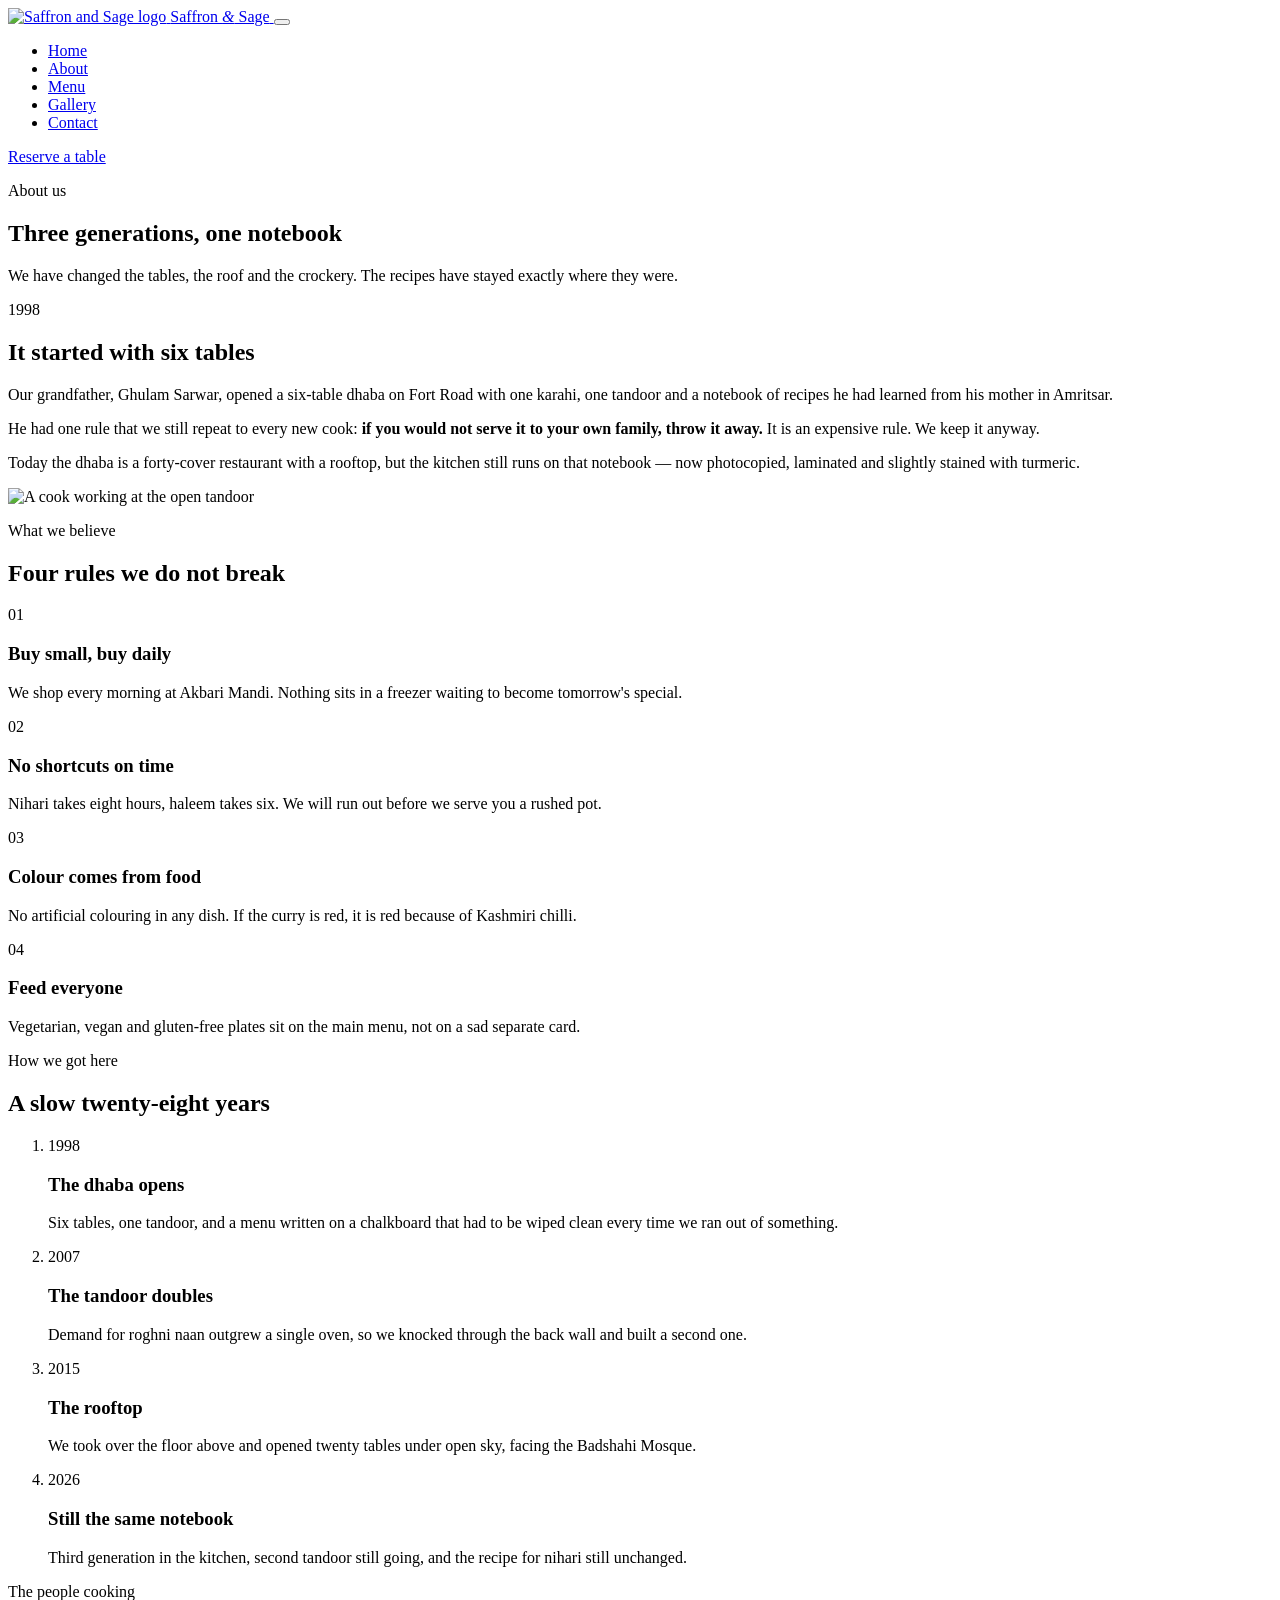
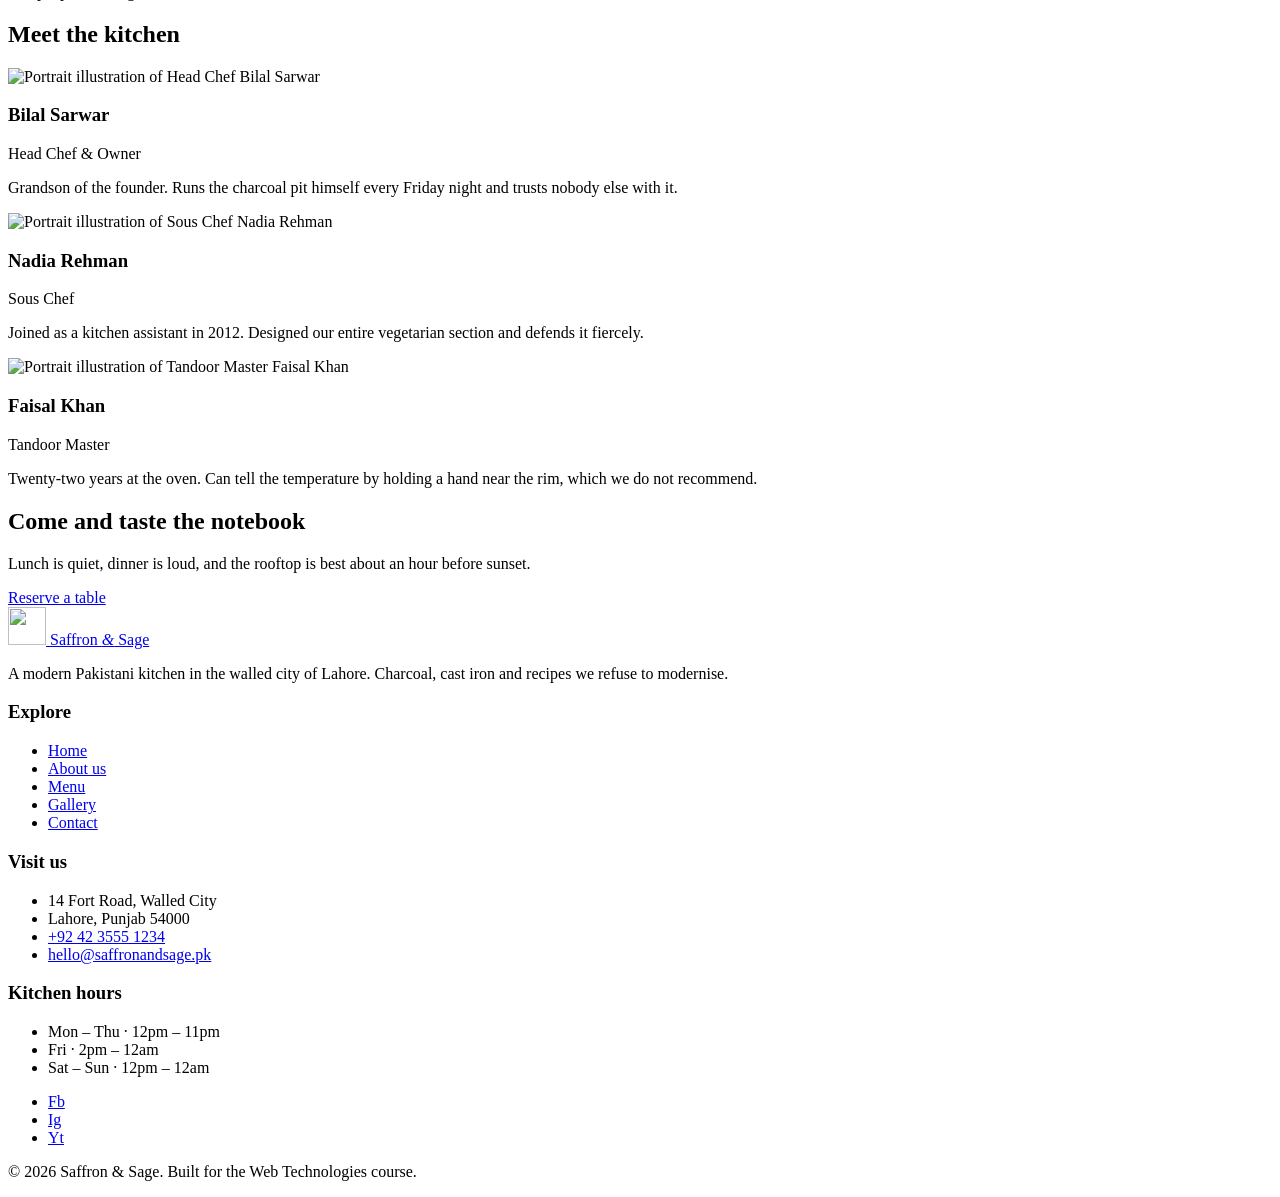
==== about.html @ a30a3b03 "feat(pages): add about page story/team and full menu page markup" ====
<!DOCTYPE html>
<html lang="en">
<head>
  <meta charset="UTF-8">
  <meta name="viewport" content="width=device-width, initial-scale=1.0">
  <title>About Us | Saffron &amp; Sage</title>
  <meta name="description" content="The story behind Saffron &amp; Sage — three generations of cooks, one hand-written recipe notebook and a rooftop in the walled city of Lahore.">
  <link rel="icon" href="images/logo.svg" type="image/svg+xml">
  <link rel="stylesheet" href="css/style.css">
</head>
<body>

  <!-- ============ SITE HEADER ============ -->
  <header class="site-header" id="siteHeader">
    <div class="container header-inner">

      <a class="logo" href="index.html">
        <img src="images/logo.svg" alt="Saffron and Sage logo" width="42" height="42">
        <span class="logo-text">Saffron <em>&amp;</em> Sage</span>
      </a>

      <button class="nav-toggle" id="navToggle" aria-label="Open menu" aria-expanded="false" aria-controls="primaryNav">
        <span class="nav-toggle-bar"></span>
        <span class="nav-toggle-bar"></span>
        <span class="nav-toggle-bar"></span>
      </button>

      <nav class="main-nav" id="primaryNav" aria-label="Main navigation">
        <ul class="nav-list">
          <li><a href="index.html" class="nav-link">Home</a></li>
          <li><a href="about.html" class="nav-link is-active">About</a></li>
          <li><a href="menu.html" class="nav-link">Menu</a></li>
          <li><a href="gallery.html" class="nav-link">Gallery</a></li>
          <li><a href="contact.html" class="nav-link">Contact</a></li>
        </ul>
        <a href="contact.html" class="btn btn-primary btn-sm nav-cta">Reserve a table</a>
      </nav>

    </div>
  </header>

  <main>

    <!-- ============ PAGE BANNER ============ -->
    <section class="page-hero">
      <div class="container">
        <p class="eyebrow">About us</p>
        <h1 class="page-title">Three generations, one notebook</h1>
        <p class="page-subtitle">We have changed the tables, the roof and the crockery. The recipes have stayed exactly where they were.</p>
      </div>
    </section>

    <!-- ============ STORY ============ -->
    <section class="section">
      <div class="container split">

        <div class="split-body">
          <p class="eyebrow">1998</p>
          <h2 class="section-title">It started with six tables</h2>
          <p>Our grandfather, Ghulam Sarwar, opened a six-table dhaba on Fort Road with one karahi, one tandoor and a notebook of recipes he had learned from his mother in Amritsar.</p>
          <p>He had one rule that we still repeat to every new cook: <strong>if you would not serve it to your own family, throw it away.</strong> It is an expensive rule. We keep it anyway.</p>
          <p>Today the dhaba is a forty-cover restaurant with a rooftop, but the kitchen still runs on that notebook — now photocopied, laminated and slightly stained with turmeric.</p>
        </div>

        <div class="split-media">
          <img src="images/about-story.svg" alt="A cook working at the open tandoor">
        </div>

      </div>
    </section>

    <!-- ============ VALUES ============ -->
    <section class="section section-alt">
      <div class="container">

        <header class="section-head">
          <p class="eyebrow">What we believe</p>
          <h2 class="section-title">Four rules we do not break</h2>
        </header>

        <div class="grid grid-4">

          <article class="card value-card">
            <span class="value-number">01</span>
            <h3 class="card-title">Buy small, buy daily</h3>
            <p>We shop every morning at Akbari Mandi. Nothing sits in a freezer waiting to become tomorrow's special.</p>
          </article>

          <article class="card value-card">
            <span class="value-number">02</span>
            <h3 class="card-title">No shortcuts on time</h3>
            <p>Nihari takes eight hours, haleem takes six. We will run out before we serve you a rushed pot.</p>
          </article>

          <article class="card value-card">
            <span class="value-number">03</span>
            <h3 class="card-title">Colour comes from food</h3>
            <p>No artificial colouring in any dish. If the curry is red, it is red because of Kashmiri chilli.</p>
          </article>

          <article class="card value-card">
            <span class="value-number">04</span>
            <h3 class="card-title">Feed everyone</h3>
            <p>Vegetarian, vegan and gluten-free plates sit on the main menu, not on a sad separate card.</p>
          </article>

        </div>
      </div>
    </section>

    <!-- ============ TIMELINE ============ -->
    <section class="section">
      <div class="container narrow">

        <header class="section-head">
          <p class="eyebrow">How we got here</p>
          <h2 class="section-title">A slow twenty-eight years</h2>
        </header>

        <ol class="timeline">
          <li class="timeline-item">
            <span class="timeline-year">1998</span>
            <div class="timeline-body">
              <h3>The dhaba opens</h3>
              <p>Six tables, one tandoor, and a menu written on a chalkboard that had to be wiped clean every time we ran out of something.</p>
            </div>
          </li>
          <li class="timeline-item">
            <span class="timeline-year">2007</span>
            <div class="timeline-body">
              <h3>The tandoor doubles</h3>
              <p>Demand for roghni naan outgrew a single oven, so we knocked through the back wall and built a second one.</p>
            </div>
          </li>
          <li class="timeline-item">
            <span class="timeline-year">2015</span>
            <div class="timeline-body">
              <h3>The rooftop</h3>
              <p>We took over the floor above and opened twenty tables under open sky, facing the Badshahi Mosque.</p>
            </div>
          </li>
          <li class="timeline-item">
            <span class="timeline-year">2026</span>
            <div class="timeline-body">
              <h3>Still the same notebook</h3>
              <p>Third generation in the kitchen, second tandoor still going, and the recipe for nihari still unchanged.</p>
            </div>
          </li>
        </ol>

      </div>
    </section>

    <!-- ============ TEAM ============ -->
    <section class="section section-alt">
      <div class="container">

        <header class="section-head">
          <p class="eyebrow">The people cooking</p>
          <h2 class="section-title">Meet the kitchen</h2>
        </header>

        <div class="grid grid-3">

          <article class="card team-card">
            <img src="images/chef-1.svg" alt="Portrait illustration of Head Chef Bilal Sarwar" class="team-image">
            <div class="team-body">
              <h3 class="card-title">Bilal Sarwar</h3>
              <p class="team-role">Head Chef &amp; Owner</p>
              <p>Grandson of the founder. Runs the charcoal pit himself every Friday night and trusts nobody else with it.</p>
            </div>
          </article>

          <article class="card team-card">
            <img src="images/chef-2.svg" alt="Portrait illustration of Sous Chef Nadia Rehman" class="team-image">
            <div class="team-body">
              <h3 class="card-title">Nadia Rehman</h3>
              <p class="team-role">Sous Chef</p>
              <p>Joined as a kitchen assistant in 2012. Designed our entire vegetarian section and defends it fiercely.</p>
            </div>
          </article>

          <article class="card team-card">
            <img src="images/chef-3.svg" alt="Portrait illustration of Tandoor Master Faisal Khan" class="team-image">
            <div class="team-body">
              <h3 class="card-title">Faisal Khan</h3>
              <p class="team-role">Tandoor Master</p>
              <p>Twenty-two years at the oven. Can tell the temperature by holding a hand near the rim, which we do not recommend.</p>
            </div>
          </article>

        </div>
      </div>
    </section>

    <!-- ============ CALL TO ACTION ============ -->
    <section class="cta-band">
      <div class="container cta-inner">
        <div>
          <h2 class="cta-title">Come and taste the notebook</h2>
          <p>Lunch is quiet, dinner is loud, and the rooftop is best about an hour before sunset.</p>
        </div>
        <a href="contact.html" class="btn btn-primary btn-lg">Reserve a table</a>
      </div>
    </section>

  </main>

  <!-- ============ SITE FOOTER ============ -->
  <footer class="site-footer">
    <div class="container footer-grid">

      <div class="footer-col">
        <a class="logo logo-footer" href="index.html">
          <img src="images/logo.svg" alt="" width="38" height="38">
          <span class="logo-text">Saffron <em>&amp;</em> Sage</span>
        </a>
        <p class="footer-about">A modern Pakistani kitchen in the walled city of Lahore. Charcoal, cast iron and recipes we refuse to modernise.</p>
      </div>

      <div class="footer-col">
        <h3 class="footer-title">Explore</h3>
        <ul class="footer-list">
          <li><a href="index.html">Home</a></li>
          <li><a href="about.html">About us</a></li>
          <li><a href="menu.html">Menu</a></li>
          <li><a href="gallery.html">Gallery</a></li>
          <li><a href="contact.html">Contact</a></li>
        </ul>
      </div>

      <div class="footer-col">
        <h3 class="footer-title">Visit us</h3>
        <ul class="footer-list">
          <li>14 Fort Road, Walled City</li>
          <li>Lahore, Punjab 54000</li>
          <li><a href="tel:+924235551234">+92 42 3555 1234</a></li>
          <li><a href="mailto:hello@saffronandsage.pk">hello@saffronandsage.pk</a></li>
        </ul>
      </div>

      <div class="footer-col">
        <h3 class="footer-title">Kitchen hours</h3>
        <ul class="footer-list">
          <li>Mon &ndash; Thu &middot; 12pm &ndash; 11pm</li>
          <li>Fri &middot; 2pm &ndash; 12am</li>
          <li>Sat &ndash; Sun &middot; 12pm &ndash; 12am</li>
        </ul>
        <ul class="social-list">
          <li><a href="#" aria-label="Facebook">Fb</a></li>
          <li><a href="#" aria-label="Instagram">Ig</a></li>
          <li><a href="#" aria-label="YouTube">Yt</a></li>
        </ul>
      </div>

    </div>

    <div class="footer-bottom">
      <div class="container">
        <p>&copy; <span id="year">2026</span> Saffron &amp; Sage. Built for the Web Technologies course.</p>
      </div>
    </div>
  </footer>

</body>
</html>
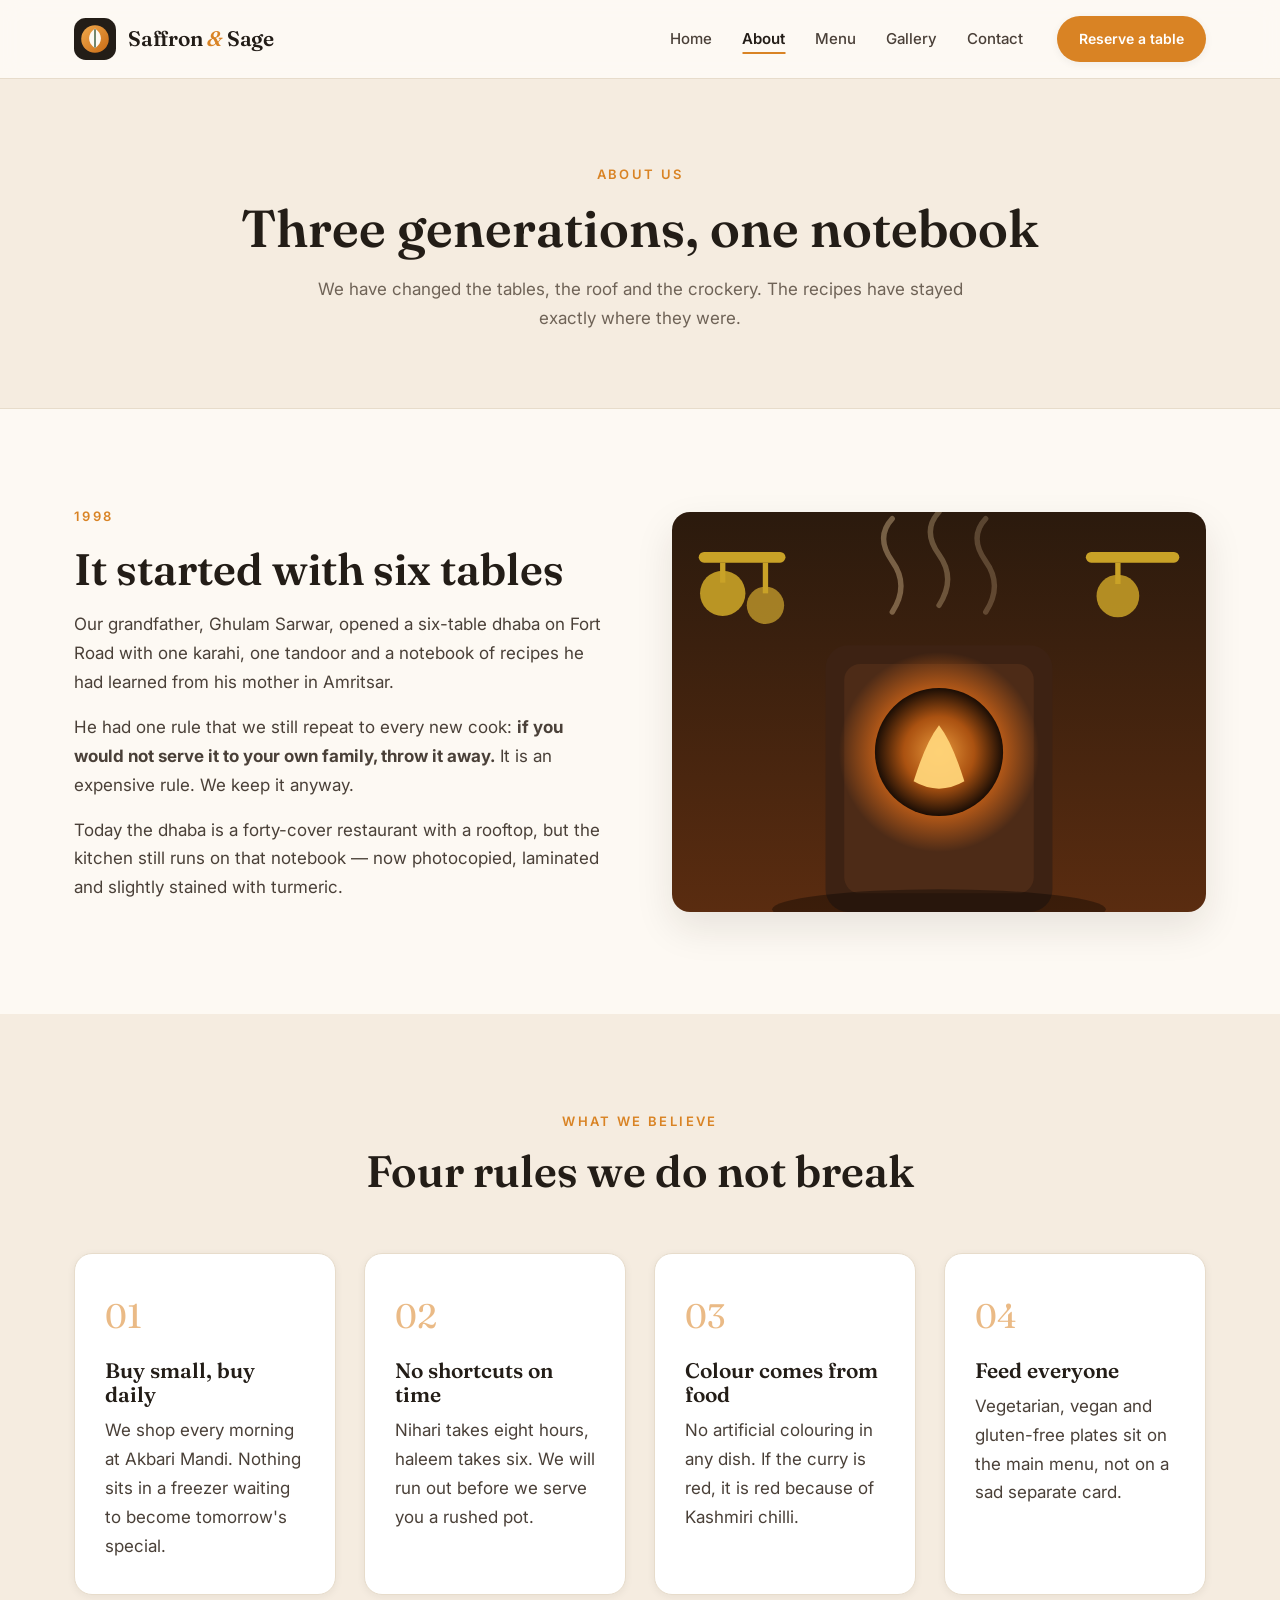
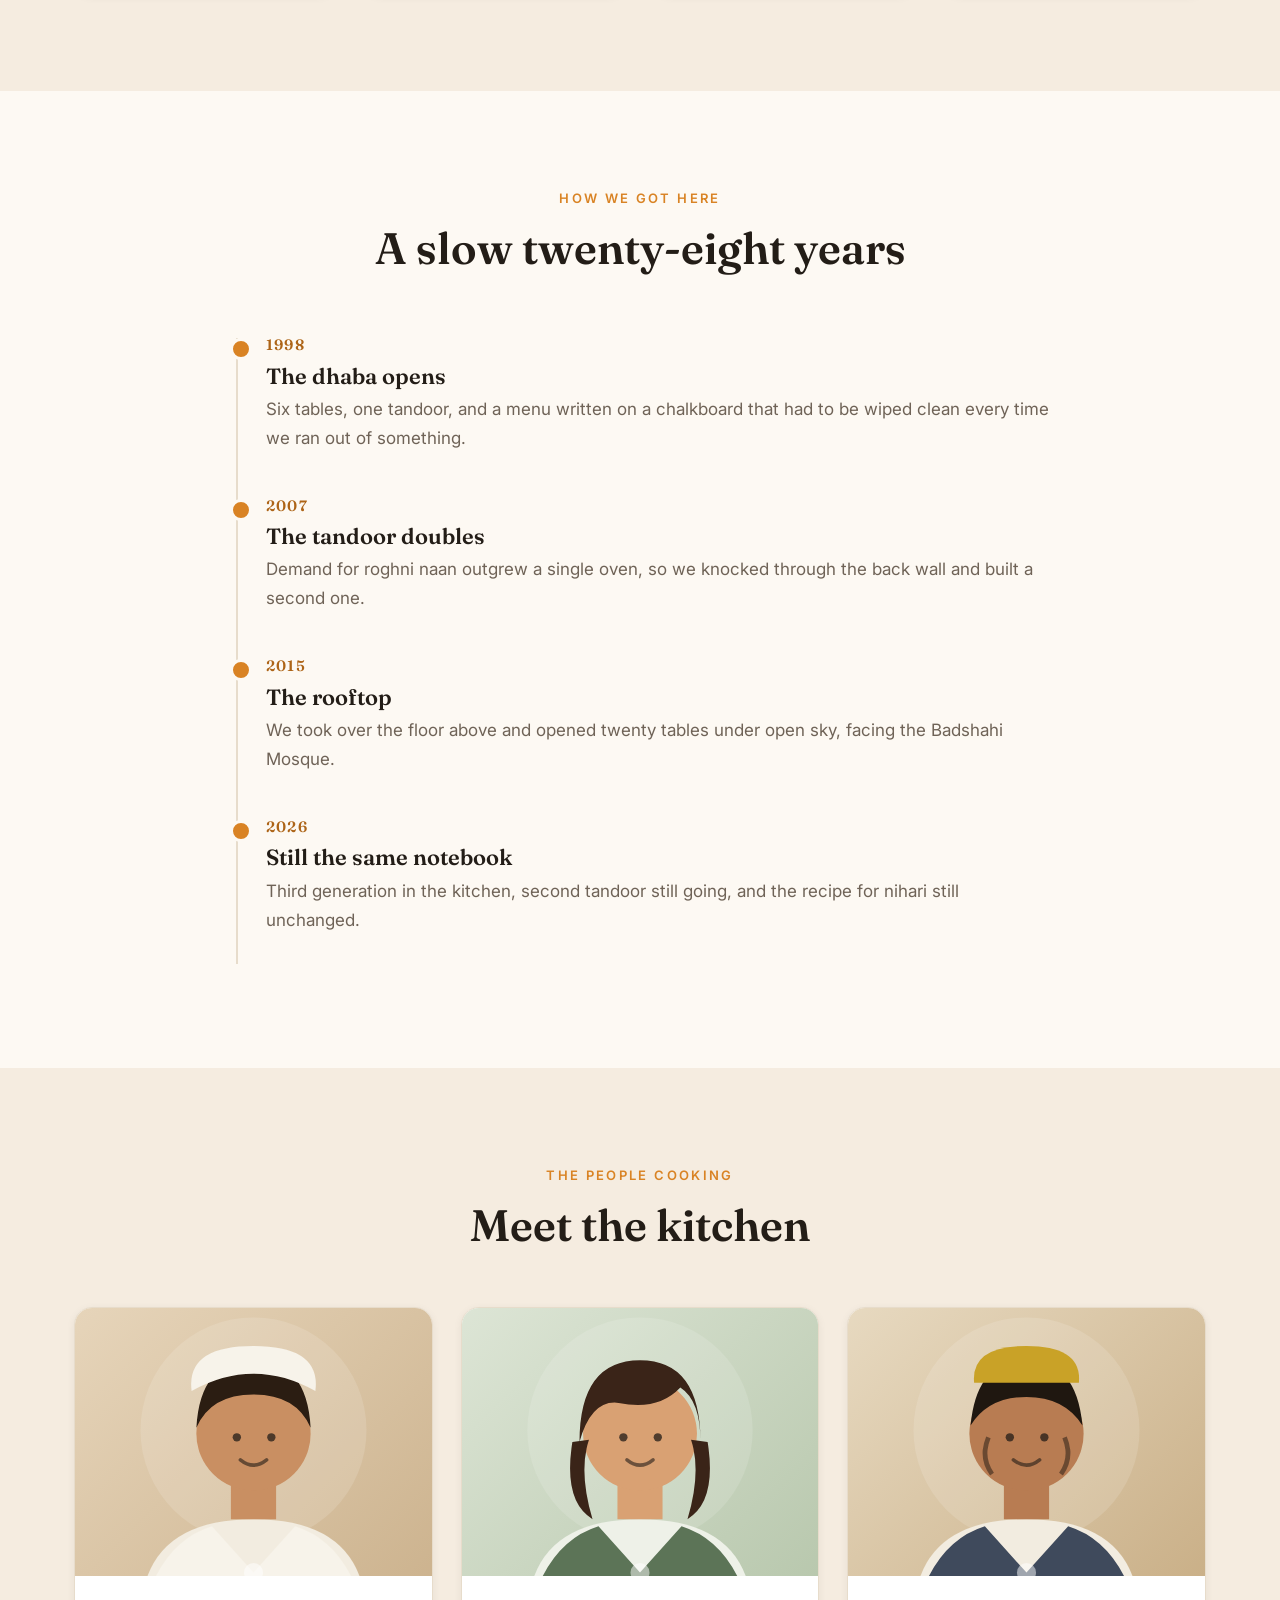
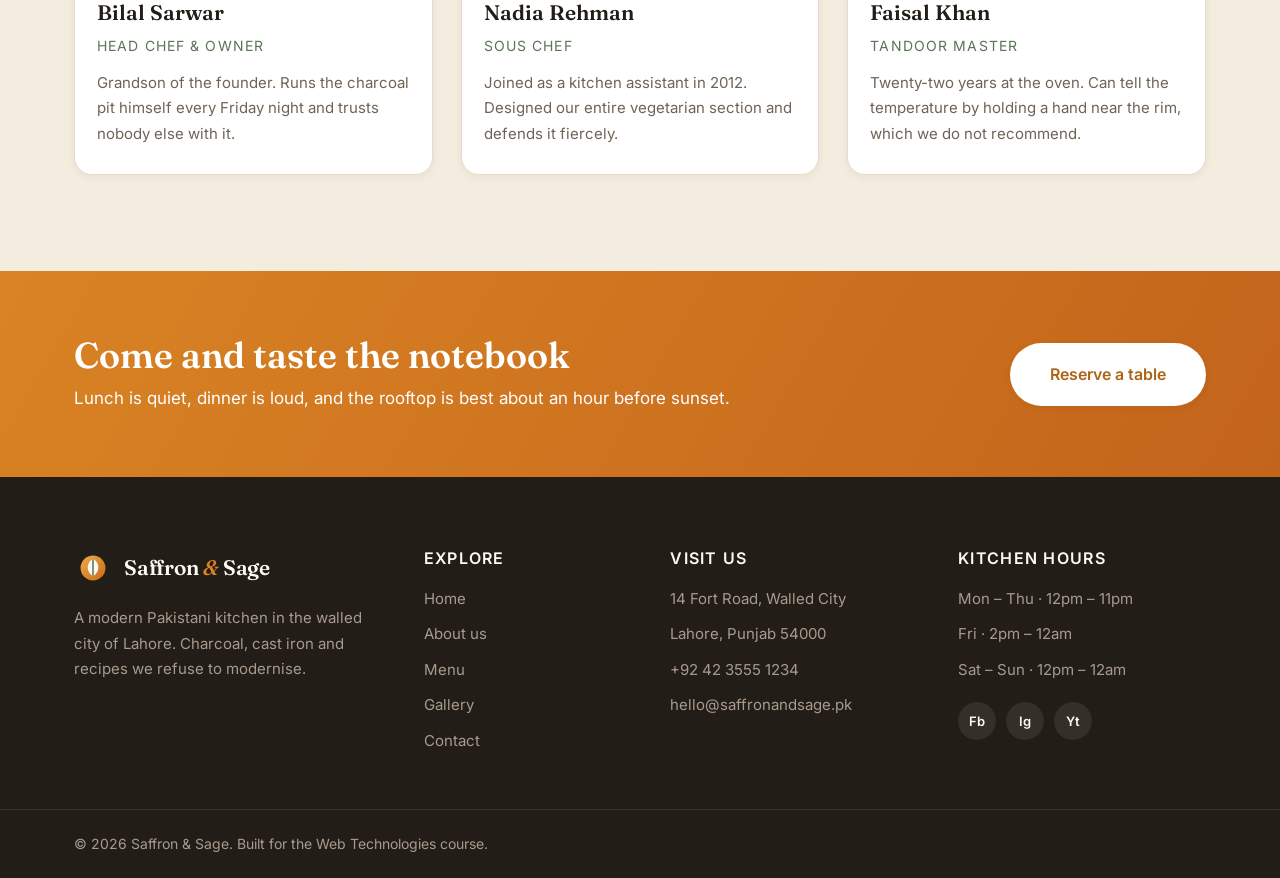
==== commit 11daa08c: "feat(pages): wire main.js and back-to-top button into every page" ====
--- a/about.html
+++ b/about.html
@@ -262,5 +262,11 @@
     </div>
   </footer>
 
+  <!-- Back-to-top button, shown by JavaScript after scrolling -->
+  <button class="back-to-top" id="backToTop" type="button" aria-label="Back to top">&#8593;</button>
+
+  <!-- Scripts are at the end of the body so the HTML above already exists -->
+  <script src="js/main.js"></script>
+
 </body>
 </html>
--- a/css/style.css
+++ b/css/style.css
@@ -0,0 +1,1720 @@
+/* =============================================================
+   SAFFRON & SAGE — main stylesheet
+   Sections:
+     1.  Fonts and design tokens (CSS variables)
+     2.  Reset and base elements
+     3.  Layout helpers (container, section, grid)
+     4.  Buttons
+     5.  Site header and navigation
+     6.  Hero and page banners
+     7.  Cards, split sections, lists, timeline
+     8.  Testimonials and call-to-action band
+     9.  Menu page (filters, dish grid, order panel)
+     10. Tables
+     11. Gallery grid and lightbox
+     12. Forms
+     13. Accordion (FAQ)
+     14. Footer
+     15. Utilities and animations
+     16. Responsive breakpoints
+   ============================================================= */
+
+@import url('https://fonts.googleapis.com/css2?family=Fraunces:ital,opsz,wght@0,9..144,400;0,9..144,600;0,9..144,700;1,9..144,600&family=Inter:wght@400;500;600;700&display=swap');
+
+/* ---------- 1. DESIGN TOKENS ---------- */
+:root {
+  /* colour palette */
+  --cream: #fdf9f3;
+  --sand: #f5ece0;
+  --ink: #231d17;
+  --ink-soft: #4a4038;
+  --muted: #6f6357;
+  --line: #e7dccb;
+  --saffron: #d98324;
+  --saffron-dark: #ad6417;
+  --sage: #5c7457;
+  --white: #ffffff;
+
+  /* typography */
+  --font-display: 'Fraunces', Georgia, 'Times New Roman', serif;
+  --font-body: 'Inter', -apple-system, 'Segoe UI', Roboto, Arial, sans-serif;
+
+  /* spacing and shape */
+  --radius-sm: 10px;
+  --radius: 18px;
+  --radius-pill: 999px;
+  --container: 1180px;
+  --section-space: 96px;
+
+  /* depth */
+  --shadow-sm: 0 2px 8px rgba(35, 29, 23, 0.06);
+  --shadow-md: 0 16px 38px rgba(35, 29, 23, 0.10);
+  --shadow-lg: 0 28px 60px rgba(35, 29, 23, 0.18);
+}
+
+/* ---------- 2. RESET AND BASE ---------- */
+* {
+  margin: 0;
+  padding: 0;
+  box-sizing: border-box; /* padding and border stay inside the declared width */
+}
+
+html {
+  scroll-behavior: smooth;
+}
+
+body {
+  font-family: var(--font-body);
+  font-size: 17px;
+  line-height: 1.7;
+  color: var(--ink-soft);
+  background-color: var(--cream);
+  -webkit-font-smoothing: antialiased;
+}
+
+img {
+  display: block;
+  max-width: 100%;
+  height: auto;
+}
+
+h1, h2, h3 {
+  font-family: var(--font-display);
+  color: var(--ink);
+  line-height: 1.15;
+  font-weight: 600;
+}
+
+h1 em, h2 em {
+  font-style: italic;
+  color: var(--saffron);
+}
+
+a {
+  color: var(--saffron-dark);
+  text-decoration: none;
+  transition: color 0.2s ease;
+}
+
+a:hover {
+  color: var(--ink);
+}
+
+ul {
+  list-style: none;
+}
+
+button,
+input,
+select,
+textarea {
+  font: inherit;
+  color: inherit;
+}
+
+/* a clear focus ring for keyboard users */
+a:focus-visible,
+button:focus-visible,
+input:focus-visible,
+select:focus-visible,
+textarea:focus-visible {
+  outline: 3px solid var(--saffron);
+  outline-offset: 3px;
+}
+
+/* ---------- 3. LAYOUT HELPERS ---------- */
+.container {
+  width: 100%;
+  max-width: var(--container);
+  margin-inline: auto;   /* centres the block horizontally */
+  padding-inline: 24px;
+}
+
+.container.narrow {
+  max-width: 880px;
+}
+
+.section {
+  padding-block: var(--section-space);
+}
+
+.section-alt {
+  background-color: var(--sand);
+}
+
+.section-dark {
+  background-color: var(--ink);
+  color: #cfc4b6;
+}
+
+.section-dark h2,
+.section-dark h3 {
+  color: var(--cream);
+}
+
+.section-head {
+  max-width: 640px;
+  margin: 0 auto 56px;
+  text-align: center;
+}
+
+.section-head-left {
+  margin-inline: 0;
+  text-align: left;
+}
+
+.eyebrow {
+  font-size: 13px;
+  font-weight: 600;
+  letter-spacing: 0.18em;
+  text-transform: uppercase;
+  color: var(--saffron);
+  margin-bottom: 14px;
+}
+
+.section-title {
+  font-size: clamp(30px, 4vw, 44px); /* min, preferred, max — scales with the viewport */
+  margin-bottom: 16px;
+}
+
+.section-subtitle {
+  color: var(--muted);
+}
+
+.section-footer-link {
+  margin-top: 48px;
+  text-align: center;
+}
+
+/* CSS Grid is used for all the card rows */
+.grid {
+  display: grid;
+  gap: 28px;
+}
+
+.grid-3 { grid-template-columns: repeat(3, 1fr); }
+.grid-4 { grid-template-columns: repeat(4, 1fr); }
+
+/* ---------- 4. BUTTONS ---------- */
+.btn {
+  display: inline-flex;
+  align-items: center;
+  justify-content: center;
+  gap: 8px;
+  padding: 13px 28px;
+  border: 2px solid transparent;
+  border-radius: var(--radius-pill);
+  font-size: 15px;
+  font-weight: 600;
+  cursor: pointer;
+  text-align: center;
+  transition: transform 0.2s ease, background-color 0.2s ease, color 0.2s ease, box-shadow 0.2s ease;
+}
+
+.btn:hover {
+  transform: translateY(-2px);
+}
+
+.btn-primary {
+  background-color: var(--saffron);
+  color: var(--white);
+  box-shadow: var(--shadow-sm);
+}
+
+.btn-primary:hover {
+  background-color: var(--saffron-dark);
+  color: var(--white);
+  box-shadow: var(--shadow-md);
+}
+
+.btn-outline {
+  background-color: transparent;
+  border-color: var(--saffron);
+  color: var(--saffron-dark);
+}
+
+.btn-outline:hover {
+  background-color: var(--saffron);
+  color: var(--white);
+}
+
+.btn-ghost {
+  background-color: rgba(255, 255, 255, 0.14);
+  border-color: rgba(255, 255, 255, 0.55);
+  color: var(--white);
+  backdrop-filter: blur(4px);
+}
+
+.btn-ghost:hover {
+  background-color: var(--white);
+  color: var(--ink);
+}
+
+.btn-sm { padding: 9px 20px; font-size: 14px; }
+.btn-lg { padding: 16px 38px; font-size: 16px; }
+.btn-block { display: flex; width: 100%; margin-top: 10px; }
+
+/* ---------- 5. SITE HEADER AND NAVIGATION ---------- */
+.site-header {
+  position: sticky;  /* stays pinned to the top while the page scrolls */
+  top: 0;
+  z-index: 50;
+  background-color: rgba(253, 249, 243, 0.92);
+  backdrop-filter: blur(10px);
+  border-bottom: 1px solid var(--line);
+  transition: box-shadow 0.25s ease, padding 0.25s ease;
+}
+
+/* JavaScript adds this class once the page is scrolled down */
+.site-header.is-scrolled {
+  box-shadow: var(--shadow-sm);
+}
+
+.header-inner {
+  display: flex;
+  align-items: center;
+  justify-content: space-between;
+  gap: 24px;
+  padding-block: 16px;
+}
+
+.logo {
+  display: inline-flex;
+  align-items: center;
+  gap: 12px;
+  color: var(--ink);
+}
+
+.logo-text {
+  font-family: var(--font-display);
+  font-size: 21px;
+  font-weight: 600;
+  letter-spacing: -0.01em;
+}
+
+.logo-text em {
+  font-style: italic;
+  color: var(--saffron);
+}
+
+.main-nav {
+  display: flex;
+  align-items: center;
+  gap: 34px;
+}
+
+.nav-list {
+  display: flex;
+  align-items: center;
+  gap: 30px;
+}
+
+.nav-link {
+  position: relative;
+  color: var(--ink-soft);
+  font-size: 15px;
+  font-weight: 500;
+  padding-block: 6px;
+}
+
+/* an underline that grows out from the middle on hover */
+.nav-link::after {
+  content: '';
+  position: absolute;
+  left: 50%;
+  bottom: 0;
+  width: 0;
+  height: 2px;
+  background-color: var(--saffron);
+  transform: translateX(-50%);
+  transition: width 0.25s ease;
+}
+
+.nav-link:hover::after,
+.nav-link.is-active::after {
+  width: 100%;
+}
+
+.nav-link.is-active {
+  color: var(--ink);
+  font-weight: 600;
+}
+
+/* hamburger button — hidden on desktop, shown by the media query below */
+.nav-toggle {
+  display: none;
+  flex-direction: column;
+  justify-content: center;
+  gap: 6px;
+  width: 46px;
+  height: 42px;
+  padding: 8px;
+  background-color: transparent;
+  border: 1px solid var(--line);
+  border-radius: var(--radius-sm);
+  cursor: pointer;
+}
+
+.nav-toggle-bar {
+  display: block;
+  height: 2px;
+  width: 100%;
+  background-color: var(--ink);
+  border-radius: 2px;
+  transition: transform 0.3s ease, opacity 0.2s ease;
+}
+
+/* the three bars turn into an X when the menu is open */
+.nav-toggle.is-open .nav-toggle-bar:nth-child(1) { transform: translateY(8px) rotate(45deg); }
+.nav-toggle.is-open .nav-toggle-bar:nth-child(2) { opacity: 0; }
+.nav-toggle.is-open .nav-toggle-bar:nth-child(3) { transform: translateY(-8px) rotate(-45deg); }
+
+/* ---------- 6. HERO AND PAGE BANNERS ---------- */
+.hero {
+  position: relative;
+  overflow: hidden;
+  background-color: var(--ink);
+}
+
+.hero-slide {
+  position: relative;
+}
+
+.hero-image {
+  width: 100%;
+  height: clamp(460px, 74vh, 720px);
+  object-fit: cover; /* fills the box without squashing the picture */
+}
+
+/* dark wash so the white text stays readable on any slide */
+.hero-slide::after {
+  content: '';
+  position: absolute;
+  inset: 0;
+  background: linear-gradient(100deg, rgba(20, 12, 6, 0.88) 8%, rgba(20, 12, 6, 0.55) 48%, rgba(20, 12, 6, 0.15) 100%);
+}
+
+.hero-caption {
+  position: absolute;
+  inset: 0;
+  z-index: 2;
+  display: flex;
+  flex-direction: column;
+  justify-content: center;
+  align-items: flex-start;
+  max-width: var(--container);
+  left: 50%;
+  transform: translateX(-50%);
+  color: var(--white);
+}
+
+.hero-caption .eyebrow {
+  color: #f3bb73;
+}
+
+.hero-title {
+  font-size: clamp(38px, 6vw, 70px);
+  color: var(--white);
+  max-width: 15ch;
+  margin-bottom: 20px;
+}
+
+.hero-title em {
+  color: #f3bb73;
+}
+
+.hero-text {
+  max-width: 46ch;
+  font-size: 18px;
+  color: rgba(255, 255, 255, 0.86);
+  margin-bottom: 34px;
+}
+
+.hero-actions {
+  display: flex;
+  flex-wrap: wrap;
+  gap: 14px;
+}
+
+/* smaller banner used on the inner pages */
+.page-hero {
+  background-color: var(--sand);
+  border-bottom: 1px solid var(--line);
+  padding-block: 84px 76px;
+  text-align: center;
+}
+
+.page-title {
+  font-size: clamp(32px, 5vw, 52px);
+  margin-bottom: 16px;
+}
+
+.page-subtitle {
+  max-width: 60ch;
+  margin-inline: auto;
+  color: var(--muted);
+}
+
+/* ---------- 7. CARDS, SPLIT SECTIONS, LISTS ---------- */
+.card {
+  background-color: var(--white);
+  border: 1px solid var(--line);
+  border-radius: var(--radius);
+  box-shadow: var(--shadow-sm);
+  transition: transform 0.25s ease, box-shadow 0.25s ease;
+}
+
+.card-title {
+  font-size: 21px;
+  margin-bottom: 10px;
+}
+
+.highlight-card,
+.value-card,
+.contact-card {
+  padding: 34px 30px;
+}
+
+.highlight-card:hover,
+.value-card:hover,
+.contact-card:hover,
+.dish-card:hover,
+.team-card:hover {
+  transform: translateY(-6px);
+  box-shadow: var(--shadow-md);
+}
+
+.highlight-icon,
+.contact-icon {
+  display: inline-flex;
+  align-items: center;
+  justify-content: center;
+  width: 56px;
+  height: 56px;
+  margin-bottom: 20px;
+  font-size: 26px;
+  color: var(--saffron-dark);
+  background-color: var(--sand);
+  border-radius: var(--radius-pill);
+}
+
+.value-number {
+  display: block;
+  font-family: var(--font-display);
+  font-size: 34px;
+  color: var(--saffron);
+  opacity: 0.55;
+  margin-bottom: 12px;
+}
+
+/* dish cards on the home page */
+.dish-card,
+.team-card {
+  overflow: hidden;
+}
+
+.dish-image,
+.team-image {
+  width: 100%;
+  aspect-ratio: 4 / 3;
+  object-fit: cover;
+}
+
+.dish-body,
+.team-body {
+  padding: 24px 22px 28px;
+}
+
+.dish-name {
+  font-size: 20px;
+  margin-bottom: 8px;
+}
+
+.dish-desc {
+  font-size: 15px;
+  color: var(--muted);
+  margin-bottom: 14px;
+}
+
+.dish-price {
+  font-family: var(--font-display);
+  font-size: 19px;
+  color: var(--saffron-dark);
+  font-weight: 600;
+}
+
+.team-role {
+  font-size: 14px;
+  letter-spacing: 0.08em;
+  text-transform: uppercase;
+  color: var(--sage);
+  margin-bottom: 12px;
+}
+
+.team-body p:last-child {
+  font-size: 15px;
+  color: var(--muted);
+}
+
+/* two-column image + text block */
+.split {
+  display: grid;
+  grid-template-columns: 1fr 1fr;
+  gap: 64px;
+  align-items: center;
+}
+
+.split-media img {
+  width: 100%;
+  border-radius: var(--radius);
+  box-shadow: var(--shadow-md);
+}
+
+.split-body p {
+  margin-bottom: 16px;
+}
+
+/* checklist with a drawn tick */
+.tick-list {
+  margin: 22px 0 30px;
+  display: grid;
+  gap: 12px;
+}
+
+.tick-list li {
+  position: relative;
+  padding-left: 34px;
+  font-size: 16px;
+}
+
+.tick-list li::before {
+  content: '✓';
+  position: absolute;
+  left: 0;
+  top: 0;
+  width: 22px;
+  height: 22px;
+  display: grid;
+  place-items: center;
+  font-size: 12px;
+  color: var(--white);
+  background-color: var(--sage);
+  border-radius: var(--radius-pill);
+}
+
+/* vertical timeline on the about page */
+.timeline {
+  list-style: none;
+  position: relative;
+  padding-left: 42px;
+}
+
+.timeline::before {
+  content: '';
+  position: absolute;
+  left: 12px;
+  top: 8px;
+  bottom: 8px;
+  width: 2px;
+  background-color: var(--line);
+}
+
+.timeline-item {
+  position: relative;
+  padding-bottom: 38px;
+}
+
+.timeline-item::before {
+  content: '';
+  position: absolute;
+  left: -36px;
+  top: 8px;
+  width: 16px;
+  height: 16px;
+  background-color: var(--saffron);
+  border: 3px solid var(--cream);
+  border-radius: var(--radius-pill);
+}
+
+.timeline-year {
+  display: inline-block;
+  font-family: var(--font-display);
+  font-size: 15px;
+  font-weight: 600;
+  letter-spacing: 0.08em;
+  color: var(--saffron-dark);
+  margin-bottom: 6px;
+}
+
+.timeline-body h3 {
+  font-size: 22px;
+  margin-bottom: 6px;
+}
+
+.timeline-body p {
+  color: var(--muted);
+}
+
+/* ---------- 8. TESTIMONIALS AND CTA ---------- */
+.quote-card {
+  padding: 34px 30px;
+  background-color: rgba(255, 255, 255, 0.05);
+  border: 1px solid rgba(255, 255, 255, 0.12);
+  border-radius: var(--radius);
+}
+
+.quote-card p {
+  font-family: var(--font-display);
+  font-size: 19px;
+  line-height: 1.55;
+  color: var(--cream);
+  margin-bottom: 20px;
+}
+
+.quote-card footer {
+  font-size: 14px;
+}
+
+.quote-card cite {
+  font-style: normal;
+  font-weight: 600;
+  color: var(--saffron);
+}
+
+.quote-card span {
+  color: #9a8e80;
+  margin-left: 8px;
+}
+
+.cta-band {
+  background: linear-gradient(120deg, var(--saffron) 0%, #c3641b 100%);
+  color: var(--white);
+  padding-block: 64px;
+}
+
+.cta-inner {
+  display: flex;
+  align-items: center;
+  justify-content: space-between;
+  gap: 32px;
+  flex-wrap: wrap;
+}
+
+.cta-title {
+  font-size: clamp(26px, 3.4vw, 36px);
+  color: var(--white);
+  margin-bottom: 8px;
+}
+
+.cta-band .btn-primary {
+  background-color: var(--white);
+  color: var(--saffron-dark);
+}
+
+.cta-band .btn-primary:hover {
+  background-color: var(--ink);
+  color: var(--white);
+}
+
+/* ---------- 9. MENU PAGE ---------- */
+.menu-toolbar {
+  display: flex;
+  flex-wrap: wrap;
+  align-items: center;
+  justify-content: space-between;
+  gap: 20px;
+  margin-bottom: 20px;
+}
+
+.filter-group {
+  display: flex;
+  flex-wrap: wrap;
+  gap: 10px;
+}
+
+.filter-btn {
+  padding: 9px 20px;
+  font-size: 14px;
+  font-weight: 500;
+  color: var(--ink-soft);
+  background-color: var(--white);
+  border: 1px solid var(--line);
+  border-radius: var(--radius-pill);
+  cursor: pointer;
+  transition: all 0.2s ease;
+}
+
+.filter-btn:hover {
+  border-color: var(--saffron);
+  color: var(--saffron-dark);
+}
+
+/* JavaScript moves this class between the buttons */
+.filter-btn.is-active {
+  background-color: var(--ink);
+  border-color: var(--ink);
+  color: var(--white);
+}
+
+.search-input {
+  width: 260px;
+  padding: 11px 18px;
+  background-color: var(--white);
+  border: 1px solid var(--line);
+  border-radius: var(--radius-pill);
+  font-size: 15px;
+}
+
+.search-input:focus {
+  border-color: var(--saffron);
+}
+
+.result-count {
+  font-size: 14px;
+  color: var(--muted);
+  margin-bottom: 30px;
+}
+
+.menu-layout {
+  display: grid;
+  grid-template-columns: 1fr 320px;
+  gap: 40px;
+  align-items: start;
+}
+
+.menu-grid {
+  display: grid;
+  grid-template-columns: repeat(2, 1fr);
+  gap: 26px;
+}
+
+.menu-card {
+  display: flex;
+  flex-direction: column;
+  overflow: hidden;
+}
+
+/* hidden by the filter / search script */
+.menu-card.is-hidden {
+  display: none;
+}
+
+.menu-image {
+  width: 100%;
+  aspect-ratio: 16 / 10;
+  object-fit: cover;
+}
+
+.menu-body {
+  display: flex;
+  flex-direction: column;
+  flex-grow: 1;
+  padding: 22px 22px 26px;
+}
+
+.menu-head {
+  display: flex;
+  align-items: baseline;
+  justify-content: space-between;
+  gap: 14px;
+  margin-bottom: 8px;
+}
+
+.menu-name {
+  font-size: 20px;
+}
+
+.menu-price {
+  font-family: var(--font-display);
+  font-weight: 600;
+  color: var(--saffron-dark);
+  white-space: nowrap;
+}
+
+.menu-desc {
+  font-size: 15px;
+  color: var(--muted);
+  margin-bottom: 14px;
+}
+
+.tag-list {
+  display: flex;
+  flex-wrap: wrap;
+  gap: 8px;
+  margin-bottom: 20px;
+}
+
+.tag {
+  padding: 4px 12px;
+  font-size: 12px;
+  font-weight: 500;
+  letter-spacing: 0.04em;
+  border-radius: var(--radius-pill);
+  background-color: var(--sand);
+  color: var(--ink-soft);
+}
+
+.tag-veg { background-color: #e6efe2; color: #3f5d3a; }
+.tag-hot { background-color: #fbe4d8; color: #a8401b; }
+.tag-mild { background-color: #eae6f2; color: #574a75; }
+.tag-pick { background-color: #fbeed2; color: #96681a; }
+
+.add-btn {
+  margin-top: auto; /* pushes the button to the bottom so every card lines up */
+  align-self: flex-start;
+}
+
+.add-btn.is-added {
+  background-color: var(--sage);
+  border-color: var(--sage);
+  color: var(--white);
+}
+
+.empty-message {
+  grid-column: 1 / -1;
+  padding: 40px;
+  text-align: center;
+  color: var(--muted);
+  background-color: var(--sand);
+  border-radius: var(--radius);
+}
+
+/* the sticky order planner */
+.order-panel {
+  position: sticky;
+  top: 110px;
+  padding: 26px 24px;
+  background-color: var(--white);
+  border: 1px solid var(--line);
+  border-radius: var(--radius);
+  box-shadow: var(--shadow-sm);
+}
+
+.order-title {
+  display: flex;
+  align-items: center;
+  gap: 10px;
+  font-size: 21px;
+  margin-bottom: 16px;
+}
+
+.order-count {
+  display: inline-grid;
+  place-items: center;
+  min-width: 28px;
+  height: 28px;
+  padding-inline: 8px;
+  font-family: var(--font-body);
+  font-size: 13px;
+  font-weight: 600;
+  color: var(--white);
+  background-color: var(--saffron);
+  border-radius: var(--radius-pill);
+}
+
+.order-empty {
+  font-size: 14px;
+  color: var(--muted);
+}
+
+.order-list {
+  display: grid;
+  gap: 10px;
+  margin-bottom: 18px;
+}
+
+.order-item {
+  display: flex;
+  align-items: center;
+  justify-content: space-between;
+  gap: 10px;
+  padding-bottom: 10px;
+  border-bottom: 1px dashed var(--line);
+  font-size: 14px;
+}
+
+.order-item-name {
+  flex-grow: 1;
+}
+
+.order-item-qty {
+  color: var(--muted);
+}
+
+.remove-btn {
+  width: 24px;
+  height: 24px;
+  display: grid;
+  place-items: center;
+  font-size: 16px;
+  line-height: 1;
+  color: var(--muted);
+  background-color: var(--sand);
+  border: none;
+  border-radius: var(--radius-pill);
+  cursor: pointer;
+}
+
+.remove-btn:hover {
+  background-color: #f3d4c6;
+  color: #a8401b;
+}
+
+.order-total {
+  display: flex;
+  align-items: center;
+  justify-content: space-between;
+  padding-top: 14px;
+  border-top: 2px solid var(--ink);
+  font-size: 15px;
+}
+
+.order-total strong {
+  font-family: var(--font-display);
+  font-size: 20px;
+  color: var(--ink);
+}
+
+.order-note {
+  margin-top: 14px;
+  font-size: 12px;
+  color: var(--muted);
+  text-align: center;
+}
+
+/* ---------- 10. TABLES ---------- */
+.table-wrap {
+  overflow-x: auto; /* lets a wide table scroll sideways on a phone */
+  border-radius: var(--radius);
+  border: 1px solid var(--line);
+  background-color: var(--white);
+}
+
+.data-table {
+  width: 100%;
+  border-collapse: collapse;
+  font-size: 15px;
+}
+
+.data-table caption {
+  caption-side: bottom;
+  padding: 14px 18px;
+  font-size: 13px;
+  color: var(--muted);
+  text-align: left;
+}
+
+.data-table th,
+.data-table td {
+  padding: 14px 18px;
+  text-align: left;
+  border-bottom: 1px solid var(--line);
+}
+
+.data-table thead th {
+  background-color: var(--ink);
+  color: var(--cream);
+  font-family: var(--font-body);
+  font-size: 13px;
+  letter-spacing: 0.06em;
+  text-transform: uppercase;
+}
+
+.data-table tbody th {
+  font-family: var(--font-display);
+  font-size: 16px;
+  color: var(--ink);
+}
+
+.data-table tbody tr:nth-child(even) {
+  background-color: #fbf7f0;
+}
+
+.data-table tbody tr:hover {
+  background-color: var(--sand);
+}
+
+/* ---------- 11. GALLERY AND LIGHTBOX ---------- */
+.gallery-grid {
+  display: grid;
+  grid-template-columns: repeat(3, 1fr);
+  gap: 20px;
+}
+
+.gallery-item {
+  position: relative;
+  display: block;
+  padding: 0;
+  overflow: hidden;
+  border: none;
+  border-radius: var(--radius);
+  background-color: var(--sand);
+  cursor: pointer;
+  box-shadow: var(--shadow-sm);
+}
+
+.gallery-item-wide {
+  grid-column: span 2;
+}
+
+.gallery-item img {
+  width: 100%;
+  height: 100%;
+  aspect-ratio: 4 / 3;
+  object-fit: cover;
+  transition: transform 0.5s ease;
+}
+
+.gallery-item:hover img {
+  transform: scale(1.07);
+}
+
+.gallery-overlay {
+  position: absolute;
+  inset: auto 0 0 0;
+  padding: 42px 20px 18px;
+  font-size: 15px;
+  font-weight: 500;
+  text-align: left;
+  color: var(--white);
+  background: linear-gradient(to top, rgba(20, 12, 6, 0.85), transparent);
+  opacity: 0;
+  transform: translateY(10px);
+  transition: opacity 0.3s ease, transform 0.3s ease;
+}
+
+.gallery-item:hover .gallery-overlay,
+.gallery-item:focus-visible .gallery-overlay {
+  opacity: 1;
+  transform: translateY(0);
+}
+
+/* full-screen viewer, shown by removing the hidden attribute in JavaScript */
+.lightbox {
+  position: fixed;
+  inset: 0;
+  z-index: 100;
+  display: flex;
+  align-items: center;
+  justify-content: center;
+  padding: 24px;
+  background-color: rgba(18, 11, 5, 0.92);
+  animation: fadeIn 0.25s ease;
+}
+
+.lightbox[hidden] {
+  display: none; /* the hidden attribute alone loses to display:flex, so repeat it */
+}
+
+.lightbox-dialog {
+  position: relative;
+  display: flex;
+  align-items: center;
+  gap: 18px;
+  max-width: 1000px;
+  width: 100%;
+}
+
+.lightbox-figure {
+  flex-grow: 1;
+  animation: zoomIn 0.3s ease;
+}
+
+.lightbox-image {
+  width: 100%;
+  max-height: 74vh;
+  object-fit: contain;
+  border-radius: var(--radius);
+  background-color: var(--ink);
+}
+
+.lightbox-caption {
+  margin-top: 16px;
+  text-align: center;
+  color: rgba(255, 255, 255, 0.85);
+  font-size: 15px;
+}
+
+.lightbox-nav,
+.lightbox-close {
+  display: grid;
+  place-items: center;
+  color: var(--white);
+  background-color: rgba(255, 255, 255, 0.12);
+  border: 1px solid rgba(255, 255, 255, 0.3);
+  border-radius: var(--radius-pill);
+  cursor: pointer;
+  transition: background-color 0.2s ease;
+}
+
+.lightbox-nav {
+  flex-shrink: 0;
+  width: 52px;
+  height: 52px;
+  font-size: 30px;
+  line-height: 1;
+}
+
+.lightbox-close {
+  position: absolute;
+  top: -54px;
+  right: 0;
+  width: 44px;
+  height: 44px;
+  font-size: 24px;
+}
+
+.lightbox-nav:hover,
+.lightbox-close:hover {
+  background-color: var(--saffron);
+  border-color: var(--saffron);
+}
+
+.lightbox-counter {
+  position: absolute;
+  top: -46px;
+  left: 0;
+  font-size: 14px;
+  color: rgba(255, 255, 255, 0.7);
+}
+
+/* ---------- 12. FORMS ---------- */
+.contact-layout {
+  display: grid;
+  grid-template-columns: 1.25fr 1fr;
+  gap: 52px;
+  align-items: start;
+}
+
+.form-panel {
+  padding: 40px 38px;
+  background-color: var(--white);
+  border: 1px solid var(--line);
+  border-radius: var(--radius);
+  box-shadow: var(--shadow-sm);
+}
+
+.contact-form {
+  display: grid;
+  gap: 22px;
+}
+
+.form-row {
+  display: grid;
+  grid-template-columns: 1fr 1fr;
+  gap: 22px;
+}
+
+.form-field {
+  display: flex;
+  flex-direction: column;
+}
+
+.form-field label {
+  margin-bottom: 8px;
+  font-size: 14px;
+  font-weight: 600;
+  color: var(--ink);
+}
+
+.req {
+  color: var(--saffron);
+}
+
+.form-field input,
+.form-field select,
+.form-field textarea {
+  padding: 12px 16px;
+  background-color: #fdfbf7;
+  border: 1px solid var(--line);
+  border-radius: var(--radius-sm);
+  font-size: 15px;
+  transition: border-color 0.2s ease, box-shadow 0.2s ease;
+}
+
+.form-field textarea {
+  resize: vertical;
+  min-height: 120px;
+}
+
+.form-field input:focus,
+.form-field select:focus,
+.form-field textarea:focus {
+  border-color: var(--saffron);
+  box-shadow: 0 0 0 3px rgba(217, 131, 36, 0.15);
+}
+
+/* classes added by the validation script */
+.form-field input.is-invalid,
+.form-field select.is-invalid,
+.form-field textarea.is-invalid {
+  border-color: #c0402a;
+  background-color: #fdf4f2;
+}
+
+.form-field input.is-valid,
+.form-field select.is-valid,
+.form-field textarea.is-valid {
+  border-color: var(--sage);
+}
+
+.error-message {
+  min-height: 18px;
+  margin-top: 6px;
+  font-size: 13px;
+  color: #c0402a;
+}
+
+.char-counter {
+  margin-top: 4px;
+  font-size: 12px;
+  color: var(--muted);
+  text-align: right;
+}
+
+.form-check {
+  flex-direction: row;
+  flex-wrap: wrap;
+  align-items: center;
+  gap: 10px;
+}
+
+.form-check input {
+  width: 18px;
+  height: 18px;
+  accent-color: var(--saffron);
+}
+
+.form-check label {
+  margin-bottom: 0;
+  font-weight: 400;
+  color: var(--ink-soft);
+}
+
+.form-check .error-message {
+  flex-basis: 100%;
+  margin-top: 0;
+}
+
+.form-actions {
+  display: flex;
+  flex-wrap: wrap;
+  gap: 14px;
+}
+
+.form-actions .btn-ghost {
+  background-color: var(--sand);
+  border-color: var(--line);
+  color: var(--ink-soft);
+}
+
+.form-actions .btn-ghost:hover {
+  background-color: var(--ink);
+  color: var(--white);
+}
+
+.form-success {
+  padding: 16px 20px;
+  font-size: 15px;
+  color: #2f5d33;
+  background-color: #e8f2e6;
+  border: 1px solid #b9d4b4;
+  border-left: 4px solid var(--sage);
+  border-radius: var(--radius-sm);
+  animation: fadeIn 0.3s ease;
+}
+
+.contact-aside .section-title {
+  font-size: 28px;
+  margin-bottom: 20px;
+}
+
+.contact-card address {
+  font-style: normal;
+  color: var(--muted);
+}
+
+.map-figure {
+  margin-top: 32px;
+}
+
+.map-figure img {
+  width: 100%;
+  border-radius: var(--radius);
+  border: 1px solid var(--line);
+}
+
+.map-figure figcaption {
+  margin-top: 10px;
+  font-size: 13px;
+  color: var(--muted);
+}
+
+.muted {
+  color: var(--muted);
+  font-size: 14px;
+}
+
+/* ---------- 13. ACCORDION ---------- */
+.accordion {
+  display: grid;
+  gap: 14px;
+}
+
+.accordion-item {
+  background-color: var(--white);
+  border: 1px solid var(--line);
+  border-radius: var(--radius-sm);
+  overflow: hidden;
+}
+
+.accordion-trigger {
+  display: flex;
+  align-items: center;
+  justify-content: space-between;
+  gap: 18px;
+  width: 100%;
+  padding: 20px 24px;
+  font-family: var(--font-display);
+  font-size: 18px;
+  font-weight: 600;
+  color: var(--ink);
+  text-align: left;
+  background-color: transparent;
+  border: none;
+  cursor: pointer;
+}
+
+.accordion-trigger:hover {
+  color: var(--saffron-dark);
+}
+
+.accordion-icon {
+  flex-shrink: 0;
+  width: 30px;
+  height: 30px;
+  display: grid;
+  place-items: center;
+  font-size: 20px;
+  color: var(--saffron-dark);
+  background-color: var(--sand);
+  border-radius: var(--radius-pill);
+  transition: transform 0.3s ease;
+}
+
+.accordion-item.is-open .accordion-icon {
+  transform: rotate(45deg); /* the + turns into an x */
+}
+
+.accordion-panel {
+  max-height: 0;
+  overflow: hidden;
+  transition: max-height 0.35s ease;
+}
+
+.accordion-panel p {
+  padding: 0 24px 22px;
+  color: var(--muted);
+}
+
+/* ---------- 14. FOOTER ---------- */
+.site-footer {
+  background-color: var(--ink);
+  color: #a89b8d;
+  padding-top: 72px;
+}
+
+.footer-grid {
+  display: grid;
+  grid-template-columns: 1.5fr 1fr 1.2fr 1.2fr;
+  gap: 40px;
+  padding-bottom: 56px;
+}
+
+.logo-footer {
+  color: var(--cream);
+  margin-bottom: 18px;
+}
+
+.footer-about {
+  font-size: 15px;
+  max-width: 34ch;
+}
+
+.footer-title {
+  font-size: 16px;
+  color: var(--cream);
+  margin-bottom: 18px;
+  font-family: var(--font-body);
+  letter-spacing: 0.08em;
+  text-transform: uppercase;
+}
+
+.footer-list {
+  display: grid;
+  gap: 10px;
+  font-size: 15px;
+}
+
+.footer-list a {
+  color: #a89b8d;
+}
+
+.footer-list a:hover {
+  color: var(--saffron);
+}
+
+.social-list {
+  display: flex;
+  gap: 10px;
+  margin-top: 20px;
+}
+
+.social-list a {
+  display: grid;
+  place-items: center;
+  width: 38px;
+  height: 38px;
+  font-size: 13px;
+  font-weight: 600;
+  color: var(--cream);
+  background-color: rgba(255, 255, 255, 0.08);
+  border-radius: var(--radius-pill);
+}
+
+.social-list a:hover {
+  background-color: var(--saffron);
+  color: var(--white);
+}
+
+.footer-bottom {
+  padding-block: 22px;
+  border-top: 1px solid rgba(255, 255, 255, 0.1);
+  font-size: 14px;
+}
+
+/* ---------- 15. UTILITIES AND ANIMATIONS ---------- */
+/* hides text visually but keeps it for screen readers */
+.sr-only {
+  position: absolute;
+  width: 1px;
+  height: 1px;
+  padding: 0;
+  overflow: hidden;
+  clip: rect(0, 0, 0, 0);
+  white-space: nowrap;
+  border: 0;
+}
+
+.back-to-top {
+  position: fixed;
+  right: 26px;
+  bottom: 26px;
+  z-index: 60;
+  width: 48px;
+  height: 48px;
+  display: grid;
+  place-items: center;
+  font-size: 20px;
+  color: var(--white);
+  background-color: var(--ink);
+  border: none;
+  border-radius: var(--radius-pill);
+  box-shadow: var(--shadow-md);
+  cursor: pointer;
+  opacity: 0;
+  visibility: hidden;
+  transform: translateY(12px);
+  transition: all 0.3s ease;
+}
+
+.back-to-top.is-visible {
+  opacity: 1;
+  visibility: visible;
+  transform: translateY(0);
+}
+
+.back-to-top:hover {
+  background-color: var(--saffron);
+}
+
+/* scroll reveal — only active once JavaScript marks the page */
+.js .reveal {
+  opacity: 0;
+  transform: translateY(26px);
+  transition: opacity 0.6s ease, transform 0.6s ease;
+}
+
+.js .reveal.is-visible {
+  opacity: 1;
+  transform: translateY(0);
+}
+
+@keyframes fadeIn {
+  from { opacity: 0; }
+  to { opacity: 1; }
+}
+
+@keyframes zoomIn {
+  from { opacity: 0; transform: scale(0.94); }
+  to { opacity: 1; transform: scale(1); }
+}
+
+/* people who prefer less motion get none of it */
+@media (prefers-reduced-motion: reduce) {
+  * {
+    animation-duration: 0.01ms !important;
+    transition-duration: 0.01ms !important;
+  }
+  html { scroll-behavior: auto; }
+}
+
+/* ---------- 16. RESPONSIVE BREAKPOINTS ---------- */
+
+/* --- large tablets and small laptops --- */
+@media (max-width: 1024px) {
+  :root { --section-space: 72px; }
+
+  .grid-4 { grid-template-columns: repeat(2, 1fr); }
+
+  .menu-layout { grid-template-columns: 1fr; }
+
+  .order-panel {
+    position: static; /* no longer sticky once it sits under the grid */
+    max-width: 520px;
+  }
+
+  .split { gap: 40px; }
+
+  .contact-layout { grid-template-columns: 1fr; }
+
+  .footer-grid { grid-template-columns: 1fr 1fr; }
+}
+
+/* --- tablets: the navigation collapses into the hamburger --- */
+@media (max-width: 900px) {
+  .nav-toggle {
+    display: flex;
+    order: 3;
+  }
+
+  .main-nav {
+    position: fixed;
+    top: 0;
+    right: 0;
+    z-index: 80;
+    flex-direction: column;
+    align-items: flex-start;
+    justify-content: flex-start;
+    gap: 8px;
+    width: min(320px, 84vw);
+    height: 100vh;
+    padding: 104px 32px 32px;
+    background-color: var(--cream);
+    border-left: 1px solid var(--line);
+    box-shadow: var(--shadow-lg);
+    transform: translateX(100%);   /* parked off the right edge */
+    transition: transform 0.35s ease;
+    overflow-y: auto;
+  }
+
+  /* JavaScript toggles this class on the <nav> */
+  .main-nav.is-open {
+    transform: translateX(0);
+  }
+
+  .nav-list {
+    flex-direction: column;
+    align-items: flex-start;
+    gap: 4px;
+    width: 100%;
+  }
+
+  .nav-list li {
+    width: 100%;
+    border-bottom: 1px solid var(--line);
+  }
+
+  .nav-link {
+    display: block;
+    width: 100%;
+    padding-block: 14px;
+    font-size: 17px;
+  }
+
+  .nav-link::after { display: none; }
+
+  .nav-cta { margin-top: 24px; }
+
+  /* dark sheet behind the open drawer */
+  .nav-backdrop {
+    position: fixed;
+    inset: 0;
+    z-index: 70;
+    background-color: rgba(20, 12, 6, 0.5);
+    animation: fadeIn 0.3s ease;
+  }
+
+  .grid-3 { grid-template-columns: repeat(2, 1fr); }
+
+  .split { grid-template-columns: 1fr; }
+
+  .split-media { order: -1; } /* picture above the words on narrow screens */
+
+  .gallery-grid { grid-template-columns: repeat(2, 1fr); }
+
+  .hero-caption { padding-block: 40px; }
+}
+
+/* --- phones --- */
+@media (max-width: 640px) {
+  :root { --section-space: 58px; }
+
+  body { font-size: 16px; }
+
+  .container { padding-inline: 18px; }
+
+  .grid-3,
+  .grid-4,
+  .menu-grid,
+  .gallery-grid,
+  .form-row { grid-template-columns: 1fr; }
+
+  .gallery-item-wide { grid-column: span 1; }
+
+  .section-head { margin-bottom: 36px; }
+
+  .hero-image { height: 78vh; }
+
+  .hero-actions .btn { flex-grow: 1; }
+
+  .menu-toolbar { flex-direction: column; align-items: stretch; }
+
+  .search-input { width: 100%; }
+
+  .filter-group { overflow-x: auto; flex-wrap: nowrap; padding-bottom: 6px; }
+
+  .filter-btn { white-space: nowrap; }
+
+  .form-panel { padding: 28px 22px; }
+
+  .footer-grid { grid-template-columns: 1fr; gap: 32px; }
+
+  .cta-inner { flex-direction: column; align-items: flex-start; }
+
+  .lightbox-dialog { flex-direction: column; gap: 12px; }
+
+  .lightbox-nav {
+    position: absolute;
+    top: 50%;
+    width: 44px;
+    height: 44px;
+    transform: translateY(-50%);
+  }
+
+  .lightbox-prev { left: 6px; }
+  .lightbox-next { right: 6px; }
+  .lightbox-close { top: -50px; }
+
+  .timeline { padding-left: 32px; }
+}
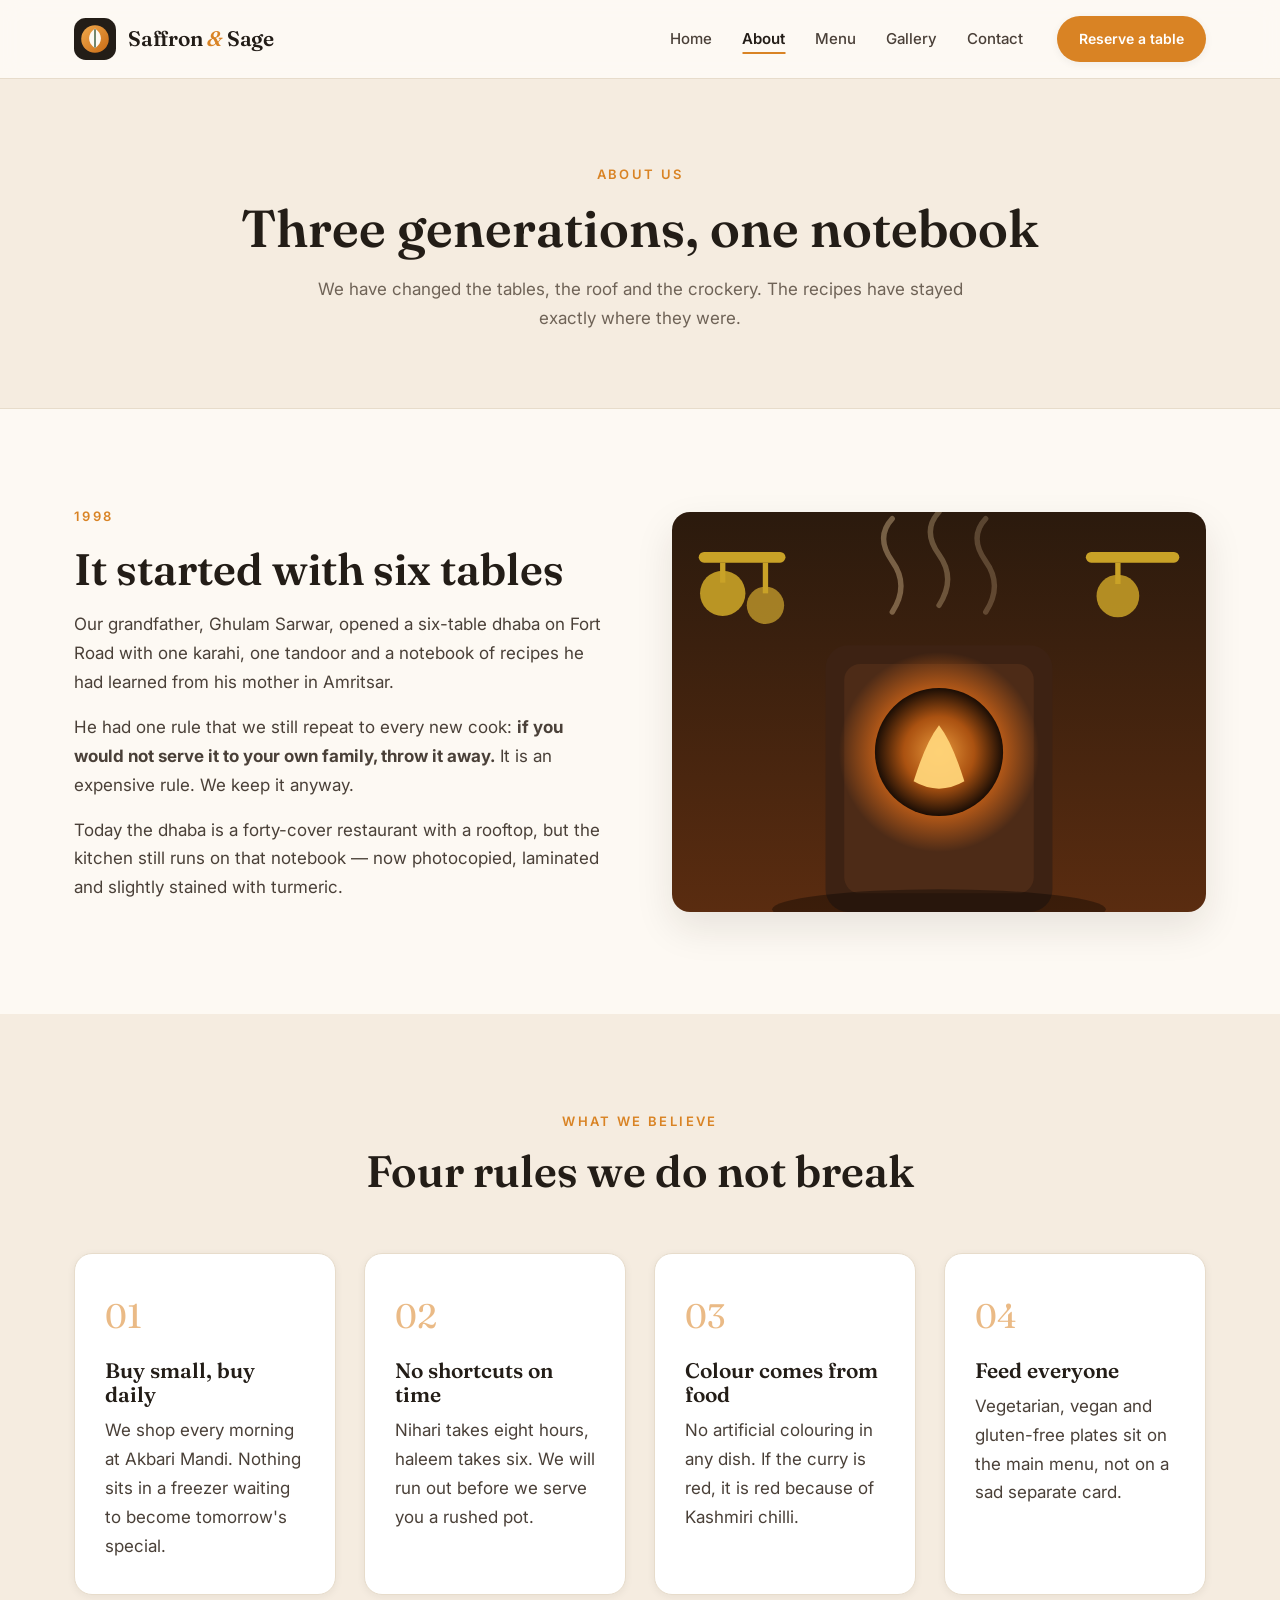
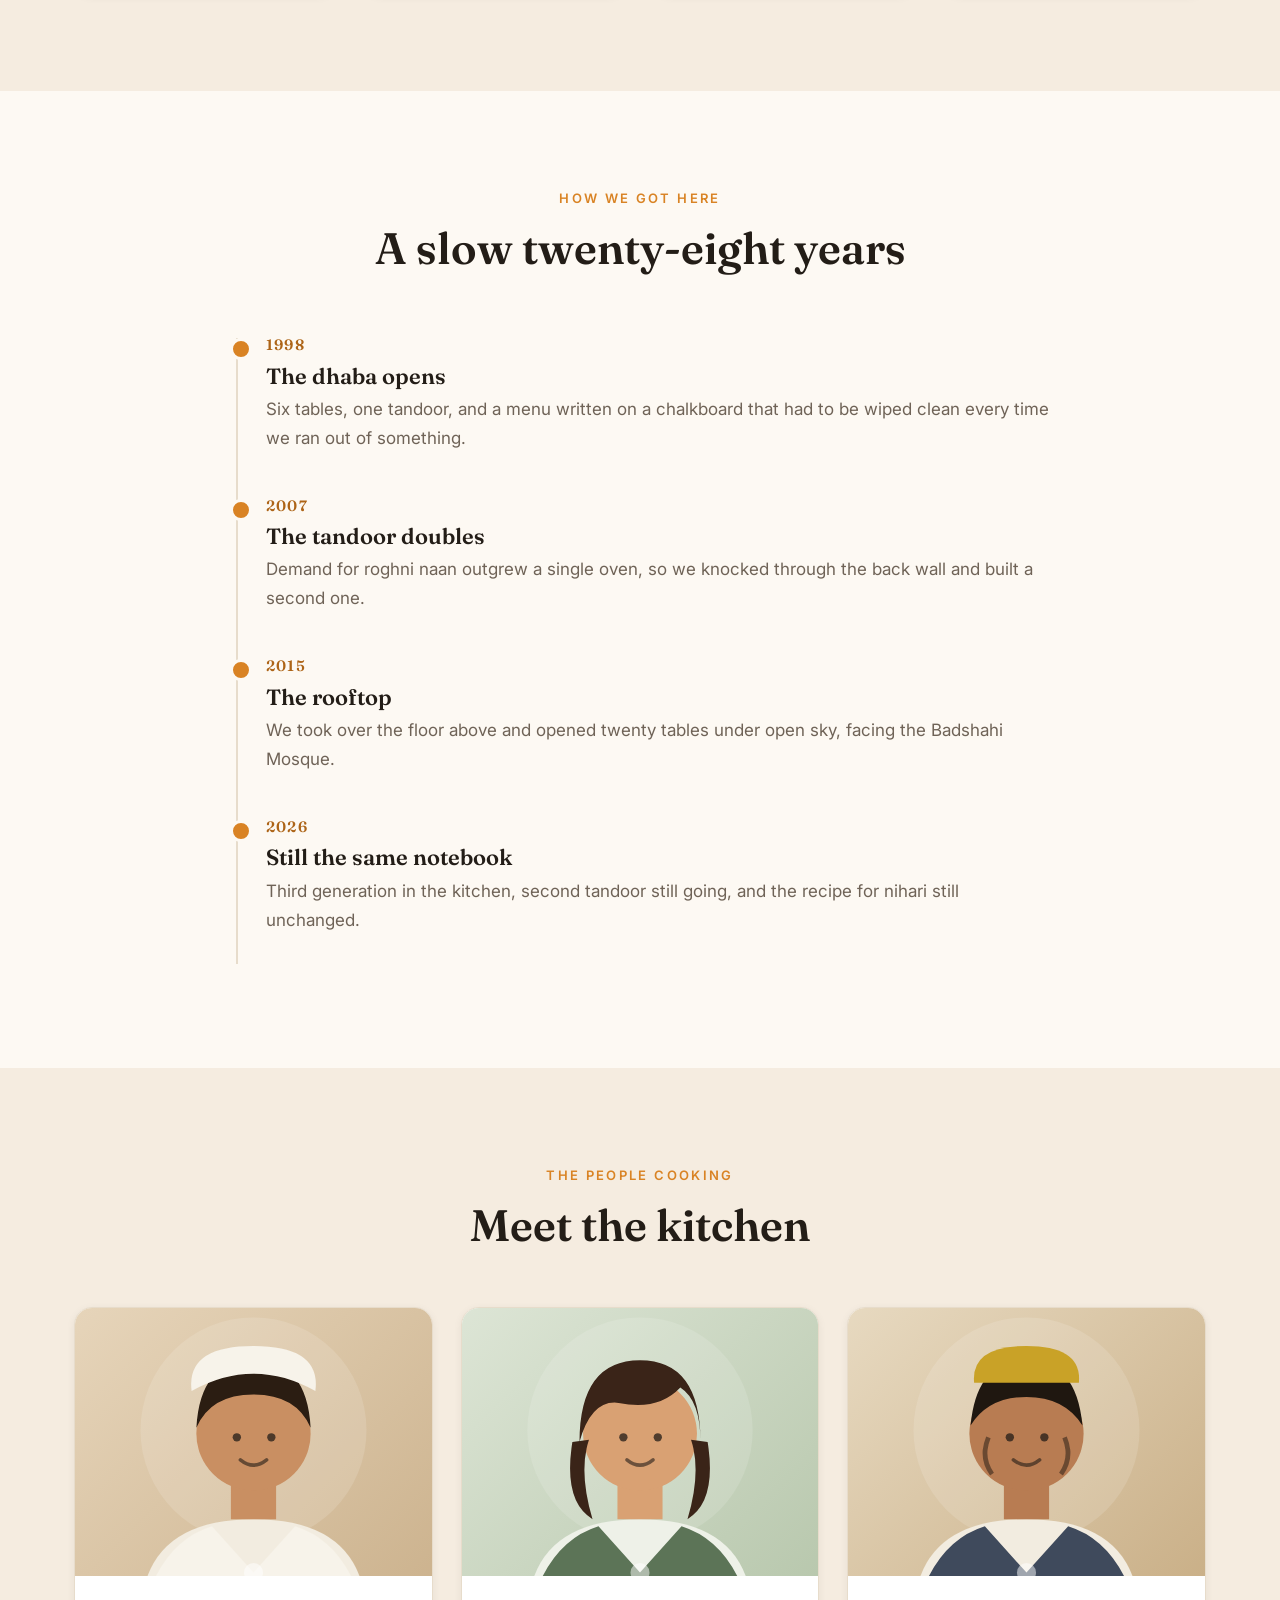
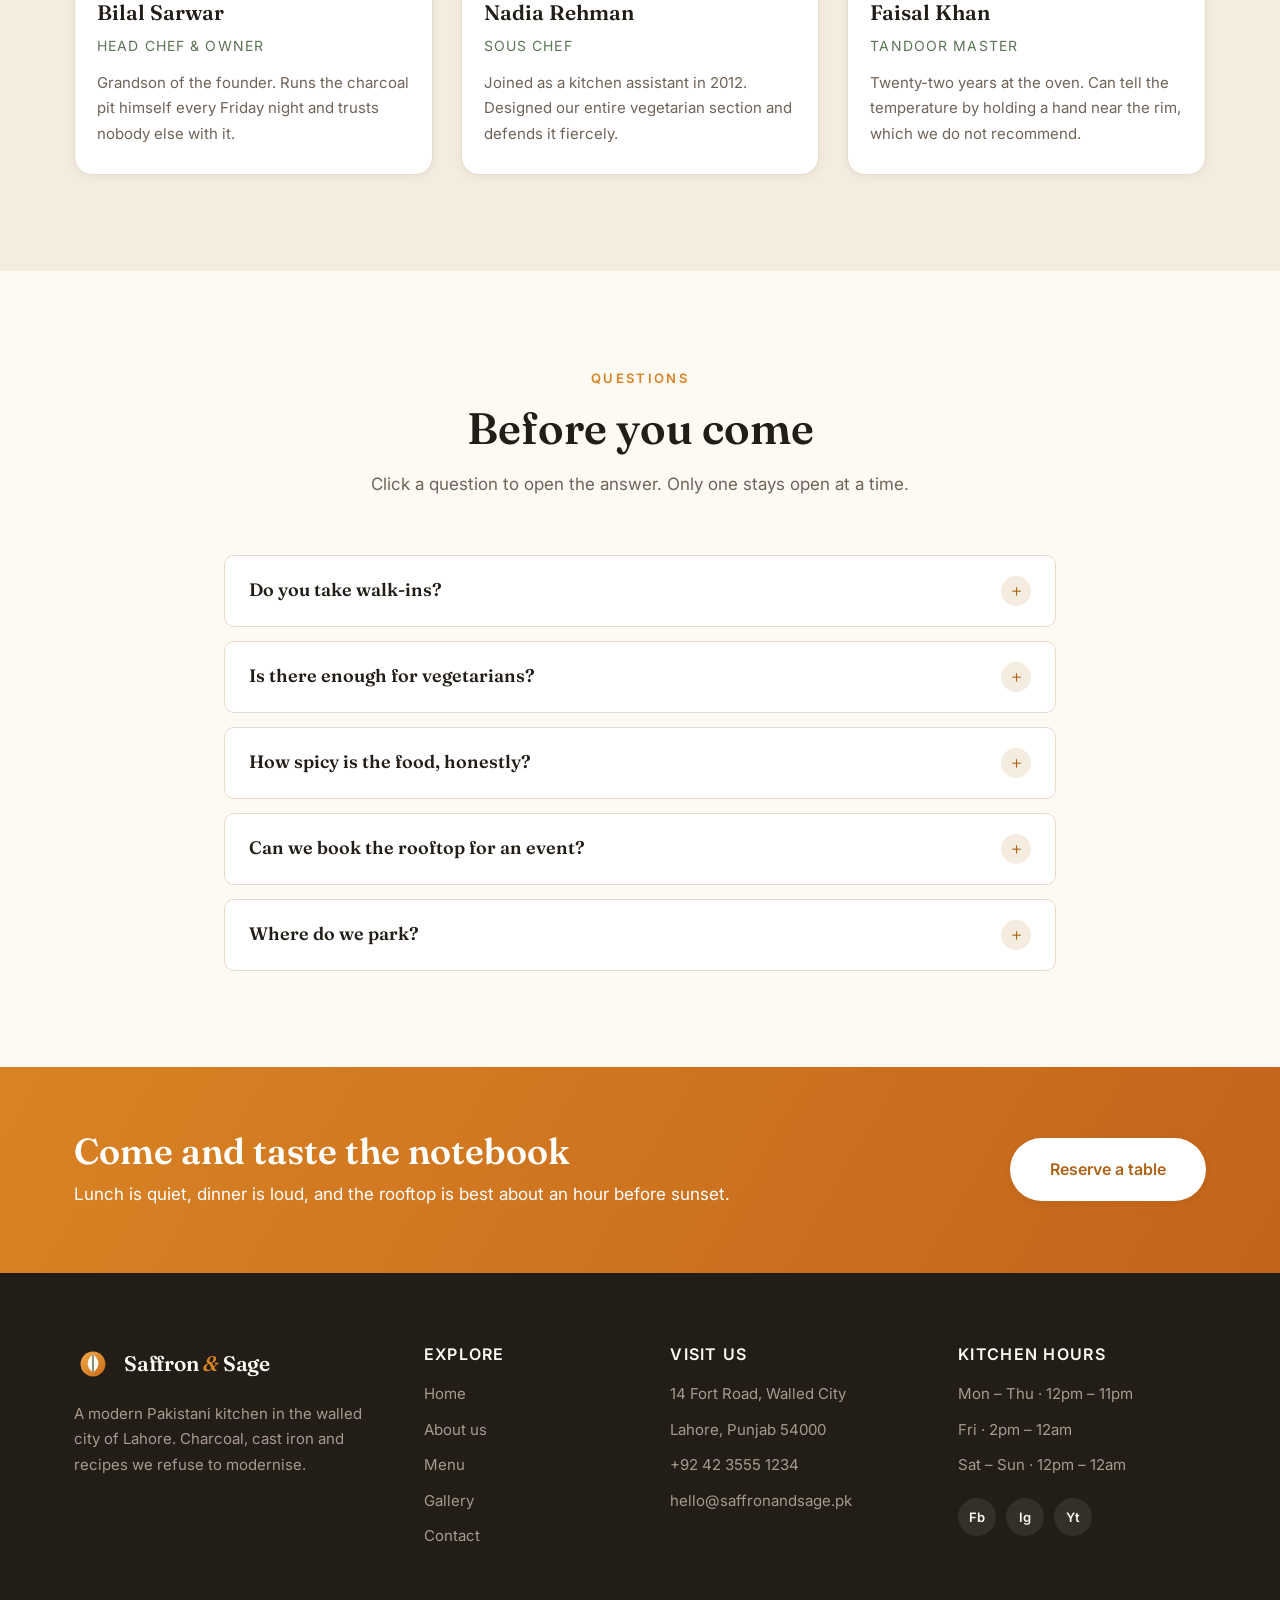
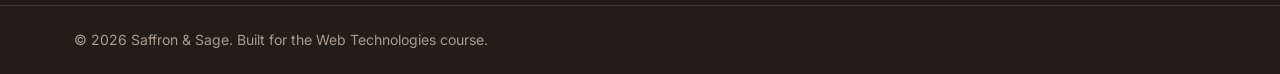
==== commit b2d49030: "feat(about): add FAQ accordion that opens one answer at a time" ====
--- a/about.html
+++ b/about.html
@@ -193,6 +193,82 @@
       </div>
     </section>
 
+    <!-- ============ FAQ ACCORDION ============ -->
+    <section class="section" id="faq">
+      <div class="container narrow">
+
+        <header class="section-head">
+          <p class="eyebrow">Questions</p>
+          <h2 class="section-title">Before you come</h2>
+          <p class="section-subtitle">Click a question to open the answer. Only one stays open at a time.</p>
+        </header>
+
+        <div class="accordion" id="faqAccordion">
+
+          <article class="accordion-item">
+            <h3>
+              <button class="accordion-trigger" type="button" aria-expanded="false">
+                Do you take walk-ins?
+                <span class="accordion-icon" aria-hidden="true">+</span>
+              </button>
+            </h3>
+            <div class="accordion-panel">
+              <p>Downstairs, always — we keep six tables free every evening. The rooftop is booking-only on Friday and Saturday, and we recommend booking it on any evening between March and October.</p>
+            </div>
+          </article>
+
+          <article class="accordion-item">
+            <h3>
+              <button class="accordion-trigger" type="button" aria-expanded="false">
+                Is there enough for vegetarians?
+                <span class="accordion-icon" aria-hidden="true">+</span>
+              </button>
+            </h3>
+            <div class="accordion-panel">
+              <p>About a third of the menu is vegetarian and it sits in the same sections as everything else. Our sous chef built that part of the menu and will happily make most vegetarian dishes vegan if you ask.</p>
+            </div>
+          </article>
+
+          <article class="accordion-item">
+            <h3>
+              <button class="accordion-trigger" type="button" aria-expanded="false">
+                How spicy is the food, honestly?
+                <span class="accordion-icon" aria-hidden="true">+</span>
+              </button>
+            </h3>
+            <div class="accordion-panel">
+              <p>We cook at Lahore heat, which surprises some visitors. Anything on the menu can be made mild without changing the rest of the recipe — tell the waiter when you order, not after.</p>
+            </div>
+          </article>
+
+          <article class="accordion-item">
+            <h3>
+              <button class="accordion-trigger" type="button" aria-expanded="false">
+                Can we book the rooftop for an event?
+                <span class="accordion-icon" aria-hidden="true">+</span>
+              </button>
+            </h3>
+            <div class="accordion-panel">
+              <p>Yes, from thirty guests upwards, with two weeks' notice so we can order the meat. Use the contact form, tell us the date and the number of people, and we will send the set menu options.</p>
+            </div>
+          </article>
+
+          <article class="accordion-item">
+            <h3>
+              <button class="accordion-trigger" type="button" aria-expanded="false">
+                Where do we park?
+                <span class="accordion-icon" aria-hidden="true">+</span>
+              </button>
+            </h3>
+            <div class="accordion-panel">
+              <p>There is free parking for twelve cars behind the building, reached from the lane beside the tandoor window. After that, the Badshahi Mosque car park is a two-minute walk away.</p>
+            </div>
+          </article>
+
+        </div>
+      </div>
+    </section>
+
     <!-- ============ CALL TO ACTION ============ -->
     <section class="cta-band">
       <div class="container cta-inner">
@@ -267,6 +343,7 @@
 
   <!-- Scripts are at the end of the body so the HTML above already exists -->
   <script src="js/main.js"></script>
+  <script src="js/accordion.js"></script>
 
 </body>
 </html>
--- a/css/style.css
+++ b/css/style.css
@@ -436,6 +436,90 @@
   gap: 14px;
 }
 
+/* --- slider mechanics --- */
+.slides {
+  position: relative;
+}
+
+/* every slide sits on top of the others and is faded out ... */
+.hero-slide {
+  position: absolute;
+  inset: 0;
+  opacity: 0;
+  visibility: hidden;
+  transition: opacity 0.9s ease;
+}
+
+/* ... except the active one, which is visible and gives the box its height */
+.hero-slide.is-active {
+  position: relative;
+  opacity: 1;
+  visibility: visible;
+}
+
+/* slow zoom on whichever picture is showing */
+.hero-slide.is-active .hero-image {
+  animation: kenburns 9s ease-out forwards;
+}
+
+.slider-arrow {
+  position: absolute;
+  top: 50%;
+  z-index: 3;
+  width: 52px;
+  height: 52px;
+  display: grid;
+  place-items: center;
+  font-size: 28px;
+  line-height: 1;
+  color: var(--white);
+  background-color: rgba(255, 255, 255, 0.14);
+  border: 1px solid rgba(255, 255, 255, 0.4);
+  border-radius: var(--radius-pill);
+  cursor: pointer;
+  transform: translateY(-50%);
+  transition: background-color 0.2s ease;
+}
+
+.slider-arrow:hover {
+  background-color: var(--saffron);
+  border-color: var(--saffron);
+}
+
+.slider-prev { left: 24px; }
+.slider-next { right: 24px; }
+
+.slider-dots {
+  position: absolute;
+  left: 50%;
+  bottom: 28px;
+  z-index: 3;
+  display: flex;
+  gap: 10px;
+  transform: translateX(-50%);
+}
+
+.slider-dot {
+  width: 11px;
+  height: 11px;
+  padding: 0;
+  background-color: rgba(255, 255, 255, 0.45);
+  border: none;
+  border-radius: var(--radius-pill);
+  cursor: pointer;
+  transition: width 0.3s ease, background-color 0.3s ease;
+}
+
+.slider-dot.is-active {
+  width: 32px;
+  background-color: var(--saffron);
+}
+
+@keyframes kenburns {
+  from { transform: scale(1); }
+  to   { transform: scale(1.08); }
+}
+
 /* smaller banner used on the inner pages */
 .page-hero {
   background-color: var(--sand);
@@ -1717,4 +1801,9 @@
   .lightbox-close { top: -50px; }
 
   .timeline { padding-left: 32px; }
-}
+
+  /* the slider keeps its dots but loses the side arrows on a phone */
+  .slider-arrow { display: none; }
+
+  .slider-dots { bottom: 18px; }
+}
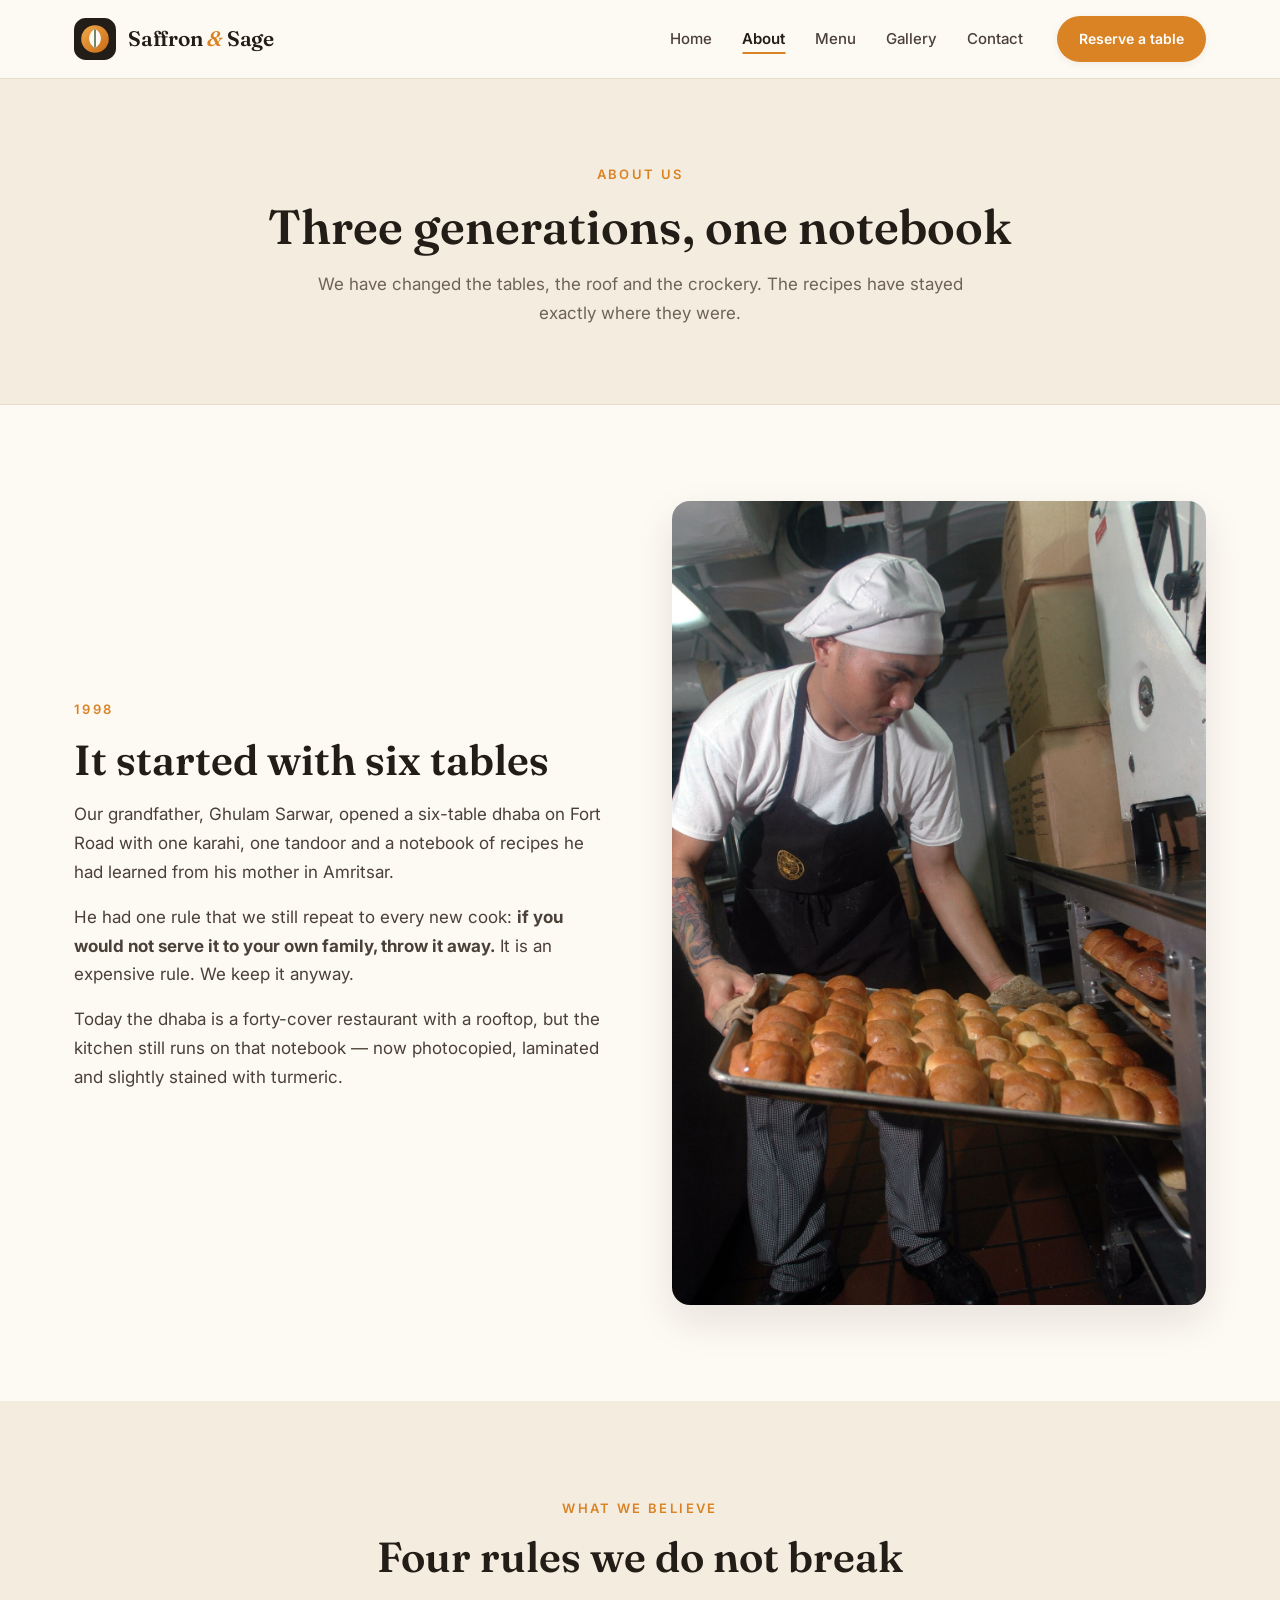
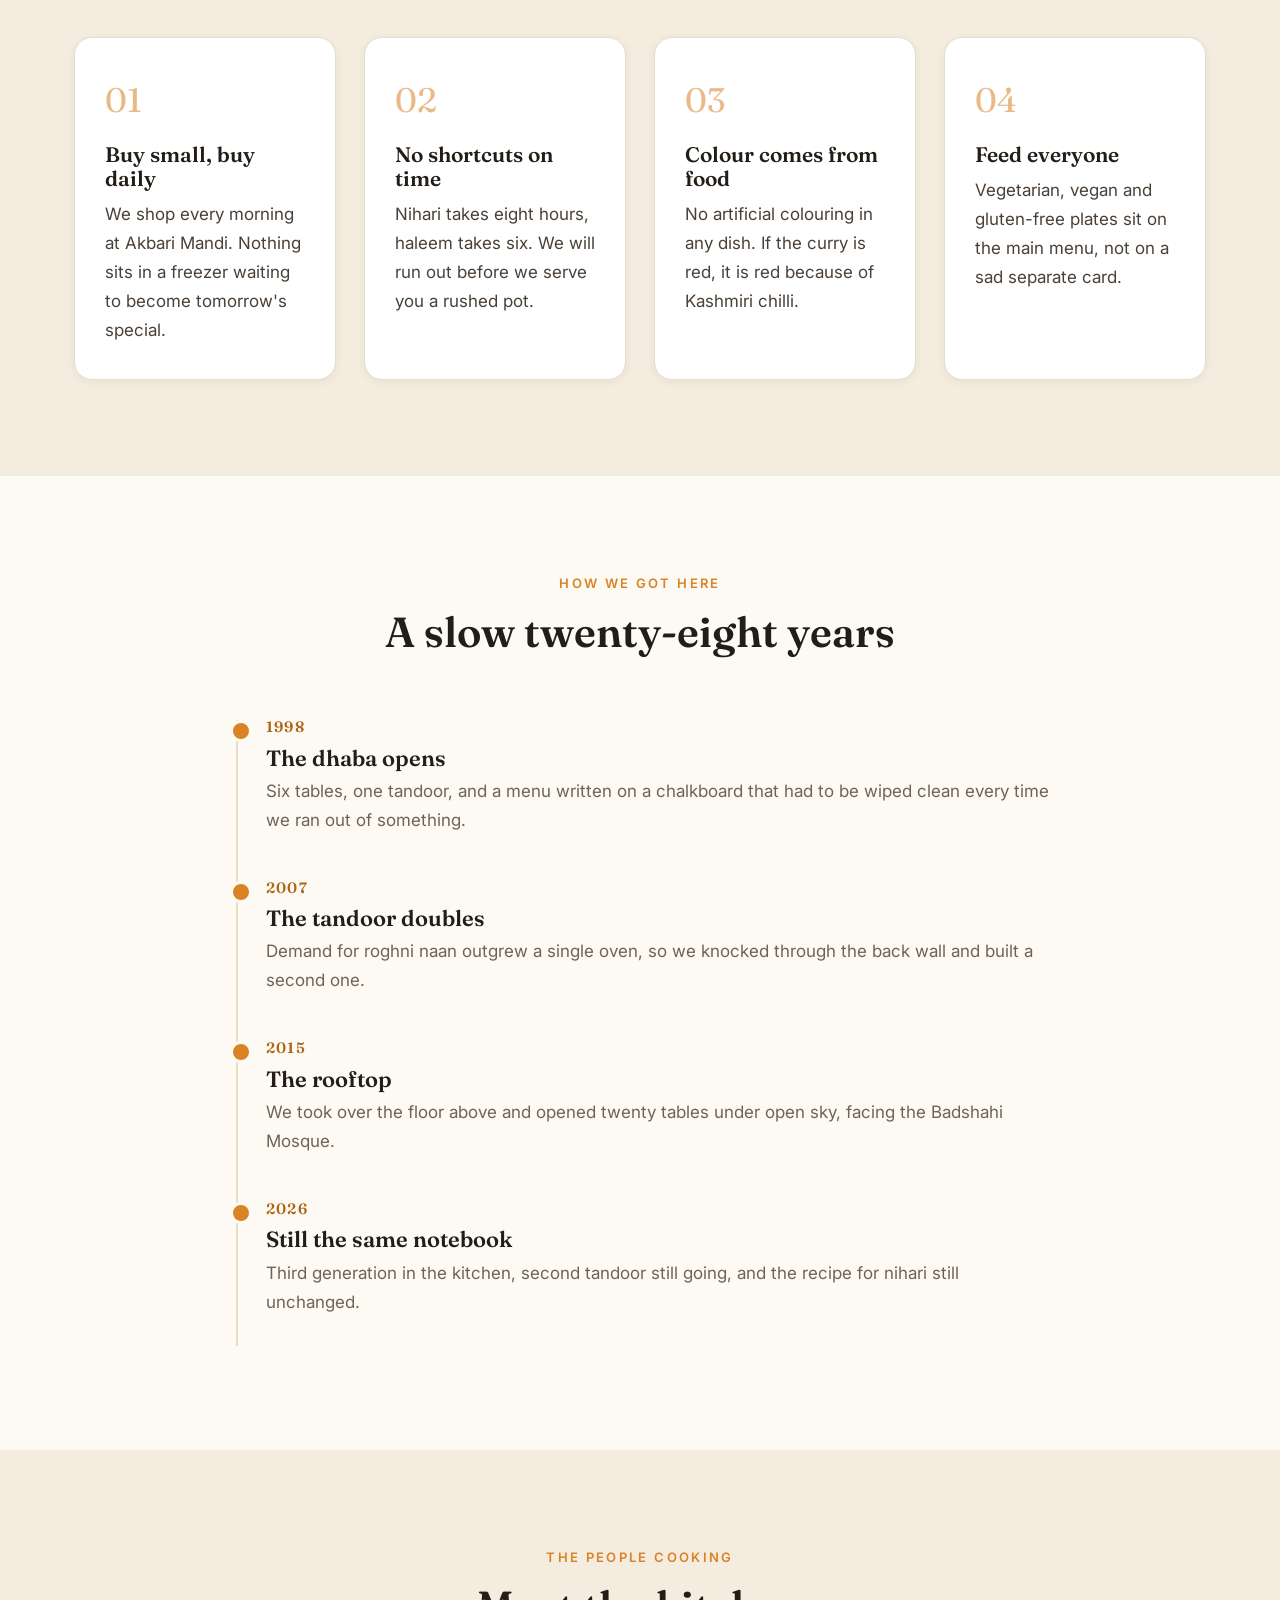
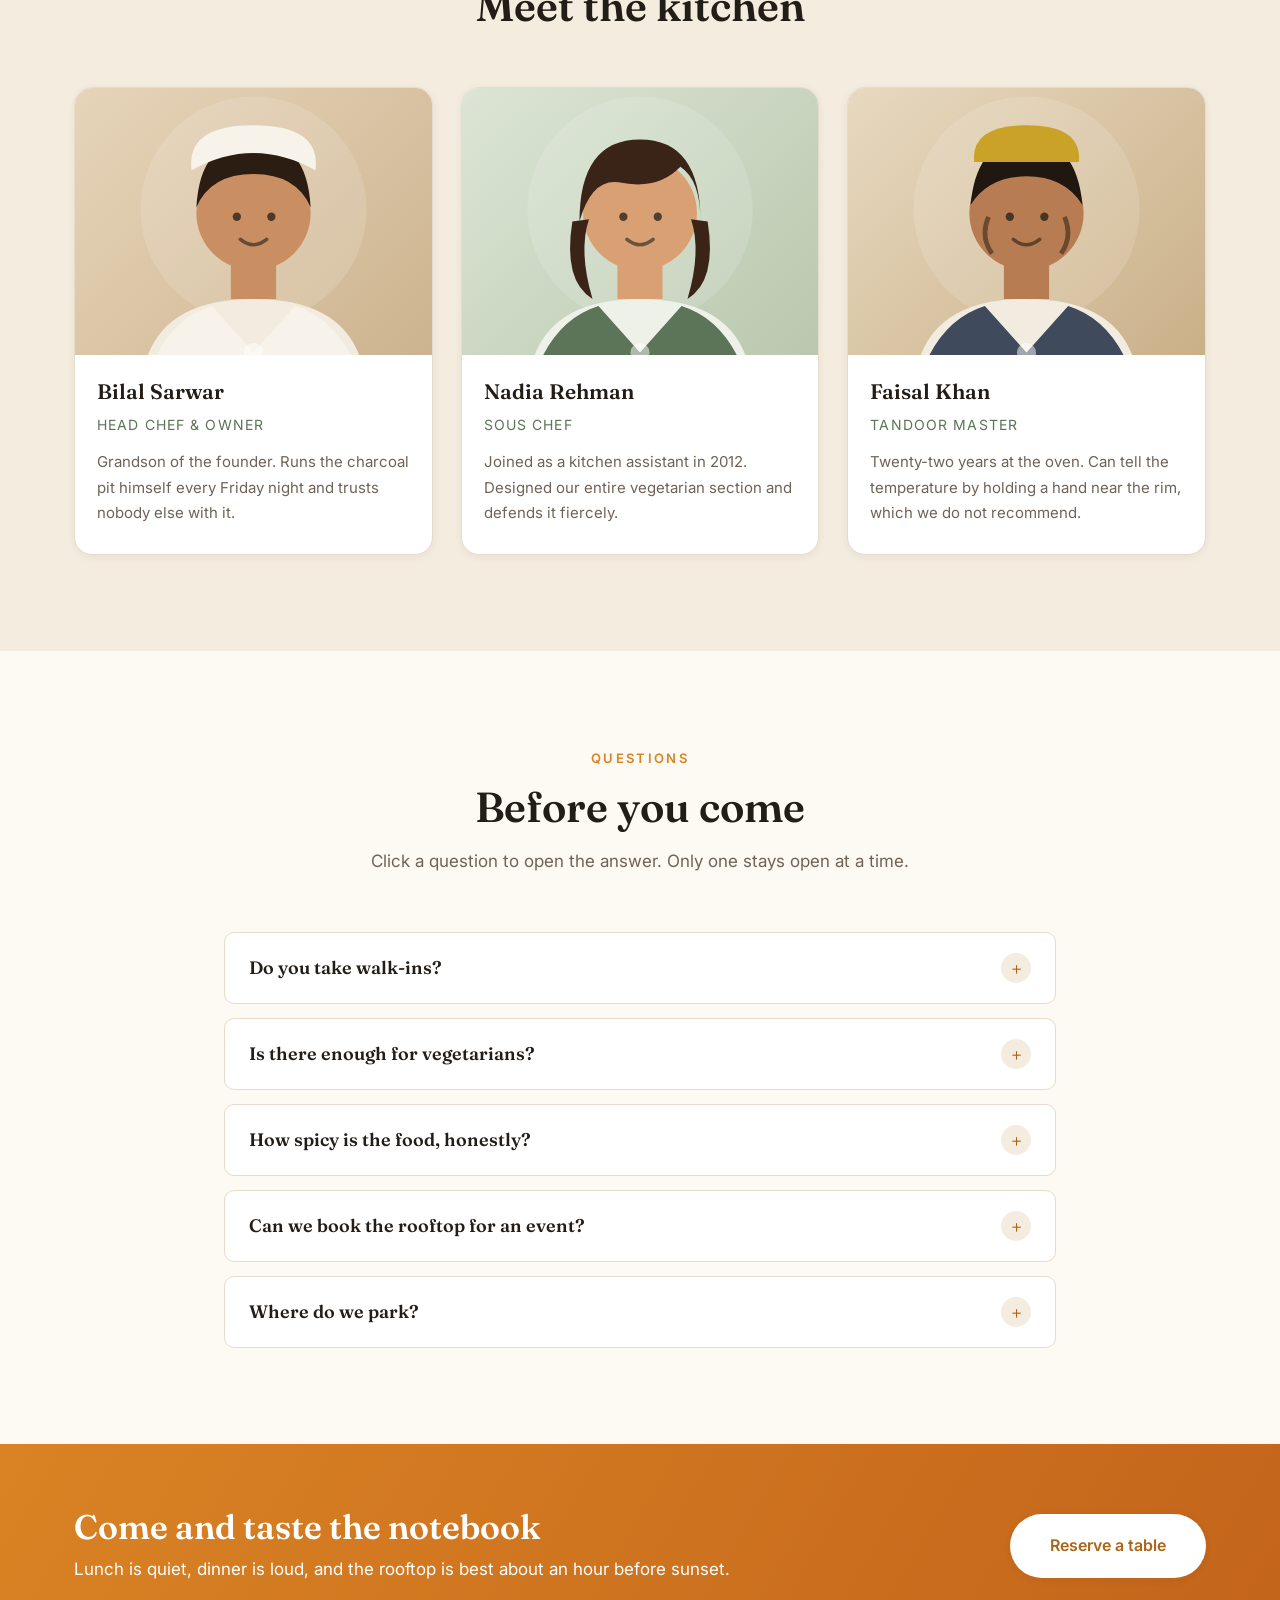
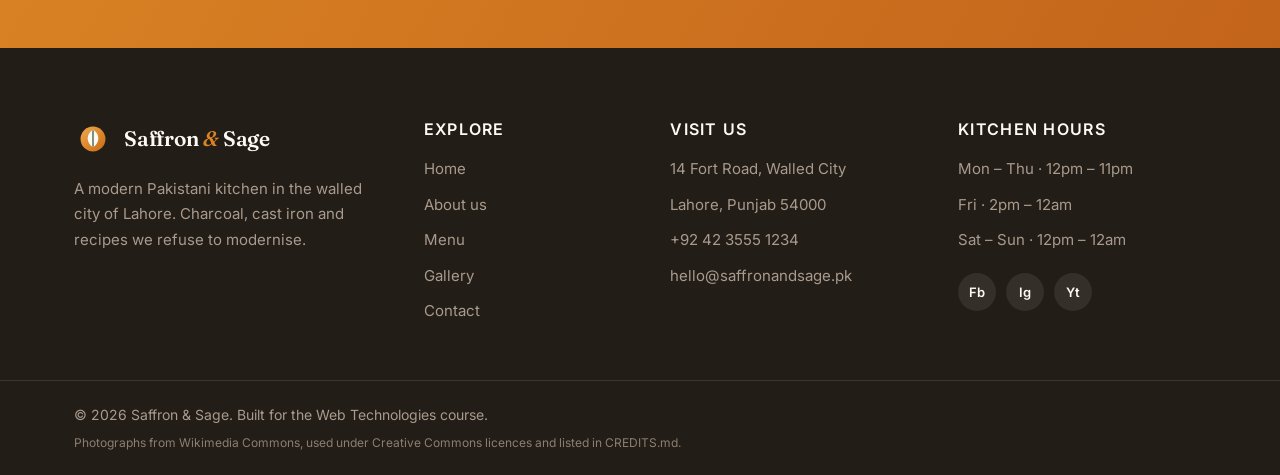
==== commit 248e20e6: "feat(images): replace illustrations with real, credited photographs - 29 photographs of the actual d" ====
--- a/about.html
+++ b/about.html
@@ -63,7 +63,7 @@
         </div>
 
         <div class="split-media">
-          <img src="images/about-story.svg" alt="A cook working at the open tandoor">
+          <img src="images/about-story.jpg" alt="A baker lifting a tray of fresh bread from the oven">
         </div>
 
       </div>
@@ -334,6 +334,7 @@
     <div class="footer-bottom">
       <div class="container">
         <p>&copy; <span id="year">2026</span> Saffron &amp; Sage. Built for the Web Technologies course.</p>
+        <p class="footer-credit">Photographs from Wikimedia Commons, used under Creative Commons licences and listed in CREDITS.md.</p>
       </div>
     </div>
   </footer>
--- a/css/style.css
+++ b/css/style.css
@@ -70,6 +70,8 @@
   color: var(--ink-soft);
   background-color: var(--cream);
   -webkit-font-smoothing: antialiased;
+  /* the mobile menu is parked off the right edge, so hide sideways scrolling */
+  overflow-x: hidden;
 }
 
 img {
@@ -112,7 +114,9 @@
   color: inherit;
 }
 
-/* a clear focus ring for keyboard users */
+/* A clear focus ring, but only for keyboard users.
+   :focus-visible is like :focus, except the browser leaves it off when the
+   element was clicked with a mouse — so links do not get a box when clicked. */
 a:focus-visible,
 button:focus-visible,
 input:focus-visible,
@@ -126,8 +130,9 @@
 .container {
   width: 100%;
   max-width: var(--container);
-  margin-inline: auto;   /* centres the block horizontally */
-  padding-inline: 24px;
+  margin: 0 auto;
+  padding-left: 24px;
+  padding-right: 24px;
 }
 
 .container.narrow {
@@ -135,7 +140,8 @@
 }
 
 .section {
-  padding-block: var(--section-space);
+  padding-top: var(--section-space);
+  padding-bottom: var(--section-space);
 }
 
 .section-alt {
@@ -159,7 +165,8 @@
 }
 
 .section-head-left {
-  margin-inline: 0;
+  margin-left: 0;
+  margin-right: 0;
   text-align: left;
 }
 
@@ -173,7 +180,7 @@
 }
 
 .section-title {
-  font-size: clamp(30px, 4vw, 44px); /* min, preferred, max — scales with the viewport */
+  font-size: 42px;
   margin-bottom: 16px;
 }
 
@@ -242,7 +249,6 @@
   background-color: rgba(255, 255, 255, 0.14);
   border-color: rgba(255, 255, 255, 0.55);
   color: var(--white);
-  backdrop-filter: blur(4px);
 }
 
 .btn-ghost:hover {
@@ -259,8 +265,7 @@
   position: sticky;  /* stays pinned to the top while the page scrolls */
   top: 0;
   z-index: 50;
-  background-color: rgba(253, 249, 243, 0.92);
-  backdrop-filter: blur(10px);
+  background-color: rgba(253, 249, 243, 0.97);
   border-bottom: 1px solid var(--line);
   transition: box-shadow 0.25s ease, padding 0.25s ease;
 }
@@ -275,7 +280,8 @@
   align-items: center;
   justify-content: space-between;
   gap: 24px;
-  padding-block: 16px;
+  padding-top: 16px;
+  padding-bottom: 16px;
 }
 
 .logo {
@@ -314,7 +320,8 @@
   color: var(--ink-soft);
   font-size: 15px;
   font-weight: 500;
-  padding-block: 6px;
+  padding-top: 6px;
+  padding-bottom: 6px;
 }
 
 /* an underline that grows out from the middle on hover */
@@ -382,29 +389,39 @@
 
 .hero-image {
   width: 100%;
-  height: clamp(460px, 74vh, 720px);
+  height: 640px;
   object-fit: cover; /* fills the box without squashing the picture */
 }
 
-/* dark wash so the white text stays readable on any slide */
+/* Dark wash so the white text stays readable on top of a photograph.
+   Two gradients are layered: one across (strong on the left, where the
+   words are) and one up from the bottom. */
 .hero-slide::after {
   content: '';
   position: absolute;
-  inset: 0;
-  background: linear-gradient(100deg, rgba(20, 12, 6, 0.88) 8%, rgba(20, 12, 6, 0.55) 48%, rgba(20, 12, 6, 0.15) 100%);
+  top: 0;
+  right: 0;
+  bottom: 0;
+  left: 0;
+  background:
+    linear-gradient(100deg, rgba(18, 11, 5, 0.93) 5%, rgba(18, 11, 5, 0.72) 45%, rgba(18, 11, 5, 0.34) 100%),
+    linear-gradient(to top, rgba(18, 11, 5, 0.55), rgba(18, 11, 5, 0) 45%);
 }
 
 .hero-caption {
   position: absolute;
-  inset: 0;
+  top: 0;
+  right: 0;
+  bottom: 0;
+  left: 0;
   z-index: 2;
   display: flex;
   flex-direction: column;
   justify-content: center;
   align-items: flex-start;
+  /* left:0 + right:0 + a max-width + auto margins centres the block */
   max-width: var(--container);
-  left: 50%;
-  transform: translateX(-50%);
+  margin: 0 auto;
   color: var(--white);
 }
 
@@ -413,7 +430,7 @@
 }
 
 .hero-title {
-  font-size: clamp(38px, 6vw, 70px);
+  font-size: 64px;
   color: var(--white);
   max-width: 15ch;
   margin-bottom: 20px;
@@ -444,7 +461,10 @@
 /* every slide sits on top of the others and is faded out ... */
 .hero-slide {
   position: absolute;
-  inset: 0;
+  top: 0;
+  right: 0;
+  bottom: 0;
+  left: 0;
   opacity: 0;
   visibility: hidden;
   transition: opacity 0.9s ease;
@@ -469,7 +489,8 @@
   width: 52px;
   height: 52px;
   display: grid;
-  place-items: center;
+  align-items: center;
+  justify-content: center;
   font-size: 28px;
   line-height: 1;
   color: var(--white);
@@ -524,18 +545,19 @@
 .page-hero {
   background-color: var(--sand);
   border-bottom: 1px solid var(--line);
-  padding-block: 84px 76px;
+  padding-top: 84px;
+  padding-bottom: 76px;
   text-align: center;
 }
 
 .page-title {
-  font-size: clamp(32px, 5vw, 52px);
+  font-size: 48px;
   margin-bottom: 16px;
 }
 
 .page-subtitle {
   max-width: 60ch;
-  margin-inline: auto;
+  margin: 0 auto;
   color: var(--muted);
 }
 
@@ -679,7 +701,8 @@
   width: 22px;
   height: 22px;
   display: grid;
-  place-items: center;
+  align-items: center;
+  justify-content: center;
   font-size: 12px;
   color: var(--white);
   background-color: var(--sage);
@@ -773,7 +796,8 @@
 .cta-band {
   background: linear-gradient(120deg, var(--saffron) 0%, #c3641b 100%);
   color: var(--white);
-  padding-block: 64px;
+  padding-top: 64px;
+  padding-bottom: 64px;
 }
 
 .cta-inner {
@@ -785,7 +809,7 @@
 }
 
 .cta-title {
-  font-size: clamp(26px, 3.4vw, 36px);
+  font-size: 34px;
   color: var(--white);
   margin-bottom: 8px;
 }
@@ -984,10 +1008,12 @@
 
 .order-count {
   display: inline-grid;
-  place-items: center;
+  align-items: center;
+  justify-content: center;
   min-width: 28px;
   height: 28px;
-  padding-inline: 8px;
+  padding-left: 8px;
+  padding-right: 8px;
   font-family: var(--font-body);
   font-size: 13px;
   font-weight: 600;
@@ -1029,7 +1055,8 @@
   width: 24px;
   height: 24px;
   display: grid;
-  place-items: center;
+  align-items: center;
+  justify-content: center;
   font-size: 16px;
   line-height: 1;
   color: var(--muted);
@@ -1155,7 +1182,10 @@
 
 .gallery-overlay {
   position: absolute;
-  inset: auto 0 0 0;
+  top: auto;
+  right: 0;
+  bottom: 0;
+  left: 0;
   padding: 42px 20px 18px;
   font-size: 15px;
   font-weight: 500;
@@ -1168,7 +1198,7 @@
 }
 
 .gallery-item:hover .gallery-overlay,
-.gallery-item:focus-visible .gallery-overlay {
+.gallery-item:focus .gallery-overlay {
   opacity: 1;
   transform: translateY(0);
 }
@@ -1176,7 +1206,10 @@
 /* full-screen viewer, shown by removing the hidden attribute in JavaScript */
 .lightbox {
   position: fixed;
-  inset: 0;
+  top: 0;
+  right: 0;
+  bottom: 0;
+  left: 0;
   z-index: 100;
   display: flex;
   align-items: center;
@@ -1222,7 +1255,8 @@
 .lightbox-nav,
 .lightbox-close {
   display: grid;
-  place-items: center;
+  align-items: center;
+  justify-content: center;
   color: var(--white);
   background-color: rgba(255, 255, 255, 0.12);
   border: 1px solid rgba(255, 255, 255, 0.3);
@@ -1478,7 +1512,8 @@
   width: 30px;
   height: 30px;
   display: grid;
-  place-items: center;
+  align-items: center;
+  justify-content: center;
   font-size: 20px;
   color: var(--saffron-dark);
   background-color: var(--sand);
@@ -1494,6 +1529,12 @@
   max-height: 0;
   overflow: hidden;
   transition: max-height 0.35s ease;
+}
+
+/* 400px is comfortably taller than the longest answer, so the panel
+   slides fully open. JavaScript only has to add or remove .is-open */
+.accordion-item.is-open .accordion-panel {
+  max-height: 400px;
 }
 
 .accordion-panel p {
@@ -1556,7 +1597,8 @@
 
 .social-list a {
   display: grid;
-  place-items: center;
+  align-items: center;
+  justify-content: center;
   width: 38px;
   height: 38px;
   font-size: 13px;
@@ -1572,9 +1614,16 @@
 }
 
 .footer-bottom {
-  padding-block: 22px;
+  padding-top: 22px;
+  padding-bottom: 22px;
   border-top: 1px solid rgba(255, 255, 255, 0.1);
   font-size: 14px;
+}
+
+.footer-credit {
+  margin-top: 6px;
+  font-size: 12px;
+  color: #8b7f72;
 }
 
 /* ---------- 15. UTILITIES AND ANIMATIONS ---------- */
@@ -1598,7 +1647,8 @@
   width: 48px;
   height: 48px;
   display: grid;
-  place-items: center;
+  align-items: center;
+  justify-content: center;
   font-size: 20px;
   color: var(--white);
   background-color: var(--ink);
@@ -1680,6 +1730,8 @@
   .nav-toggle {
     display: flex;
     order: 3;
+    position: relative;
+    z-index: 90; /* keeps the X on top of the open drawer */
   }
 
   .main-nav {
@@ -1722,7 +1774,8 @@
   .nav-link {
     display: block;
     width: 100%;
-    padding-block: 14px;
+    padding-top: 14px;
+    padding-bottom: 14px;
     font-size: 17px;
   }
 
@@ -1730,11 +1783,16 @@
 
   .nav-cta { margin-top: 24px; }
 
-  /* dark sheet behind the open drawer */
+  /* Dark sheet behind the open drawer.
+     Its z-index must stay below the header (50), because the drawer lives
+     inside the header and therefore shares the header's stacking context. */
   .nav-backdrop {
     position: fixed;
-    inset: 0;
-    z-index: 70;
+    top: 0;
+    right: 0;
+    bottom: 0;
+    left: 0;
+    z-index: 40;
     background-color: rgba(20, 12, 6, 0.5);
     animation: fadeIn 0.3s ease;
   }
@@ -1747,7 +1805,13 @@
 
   .gallery-grid { grid-template-columns: repeat(2, 1fr); }
 
-  .hero-caption { padding-block: 40px; }
+  .hero-caption { padding-top: 40px; padding-bottom: 40px; }
+
+  /* headings step down one size on tablets */
+  .hero-title { font-size: 46px; }
+  .hero-image { height: 560px; }
+  .page-title { font-size: 38px; }
+  .section-title { font-size: 34px; }
 }
 
 /* --- phones --- */
@@ -1756,7 +1820,7 @@
 
   body { font-size: 16px; }
 
-  .container { padding-inline: 18px; }
+  .container { padding-left: 18px; padding-right: 18px; }
 
   .grid-3,
   .grid-4,
@@ -1768,15 +1832,29 @@
 
   .section-head { margin-bottom: 36px; }
 
-  .hero-image { height: 78vh; }
+  /* headings step down again on phones */
+  .hero-title { font-size: 36px; }
+  .hero-image { height: 520px; }
+  .page-title { font-size: 30px; }
+  .section-title { font-size: 28px; }
+  .cta-title { font-size: 26px; }
 
   .hero-actions .btn { flex-grow: 1; }
 
-  .menu-toolbar { flex-direction: column; align-items: stretch; }
+  /* stack the toolbar; nowrap keeps it as one single column line so the
+     filter row cannot push the page wider than the screen */
+  .menu-toolbar {
+    flex-direction: column;
+    flex-wrap: nowrap;
+    align-items: stretch;
+  }
 
   .search-input { width: 100%; }
 
-  .filter-group { overflow-x: auto; flex-wrap: nowrap; padding-bottom: 6px; }
+  /* the filter buttons wrap onto a second line instead of one long row */
+  .filter-group {
+    flex-wrap: wrap;
+  }
 
   .filter-btn { white-space: nowrap; }
 
